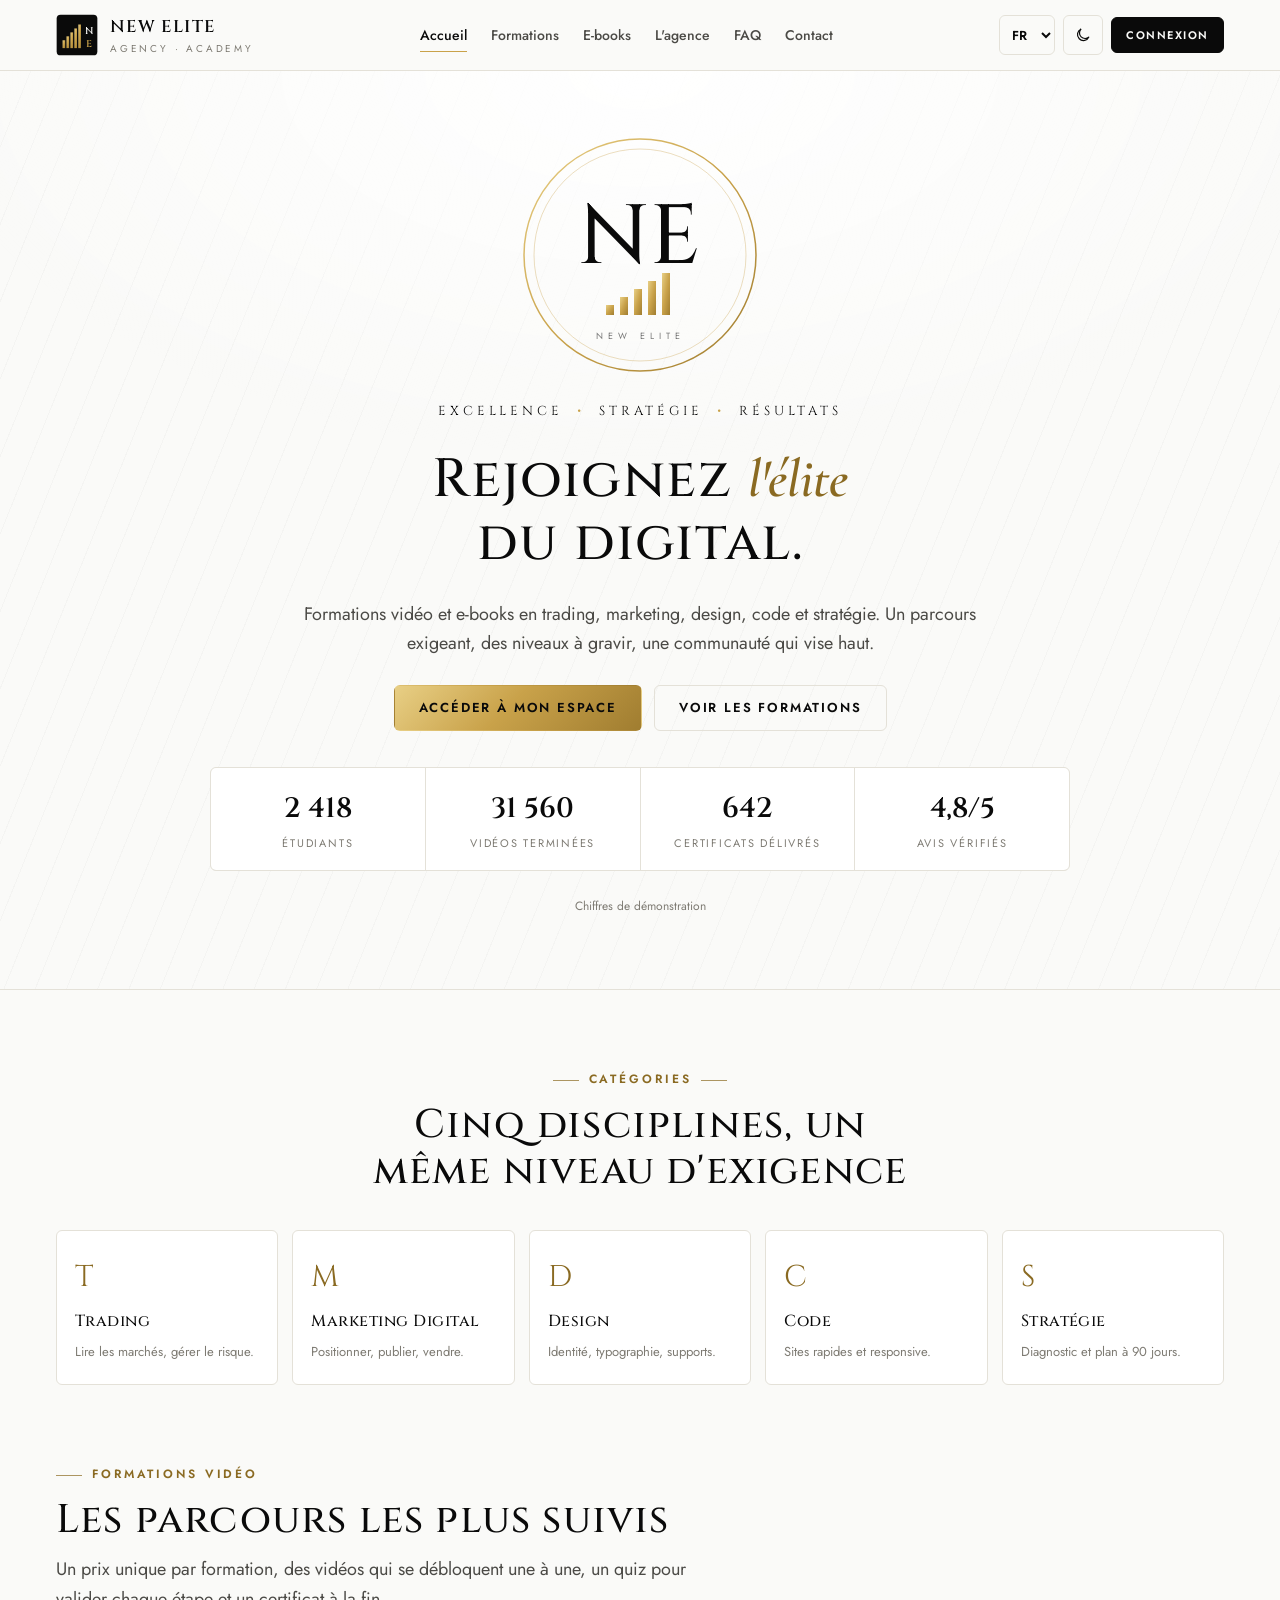
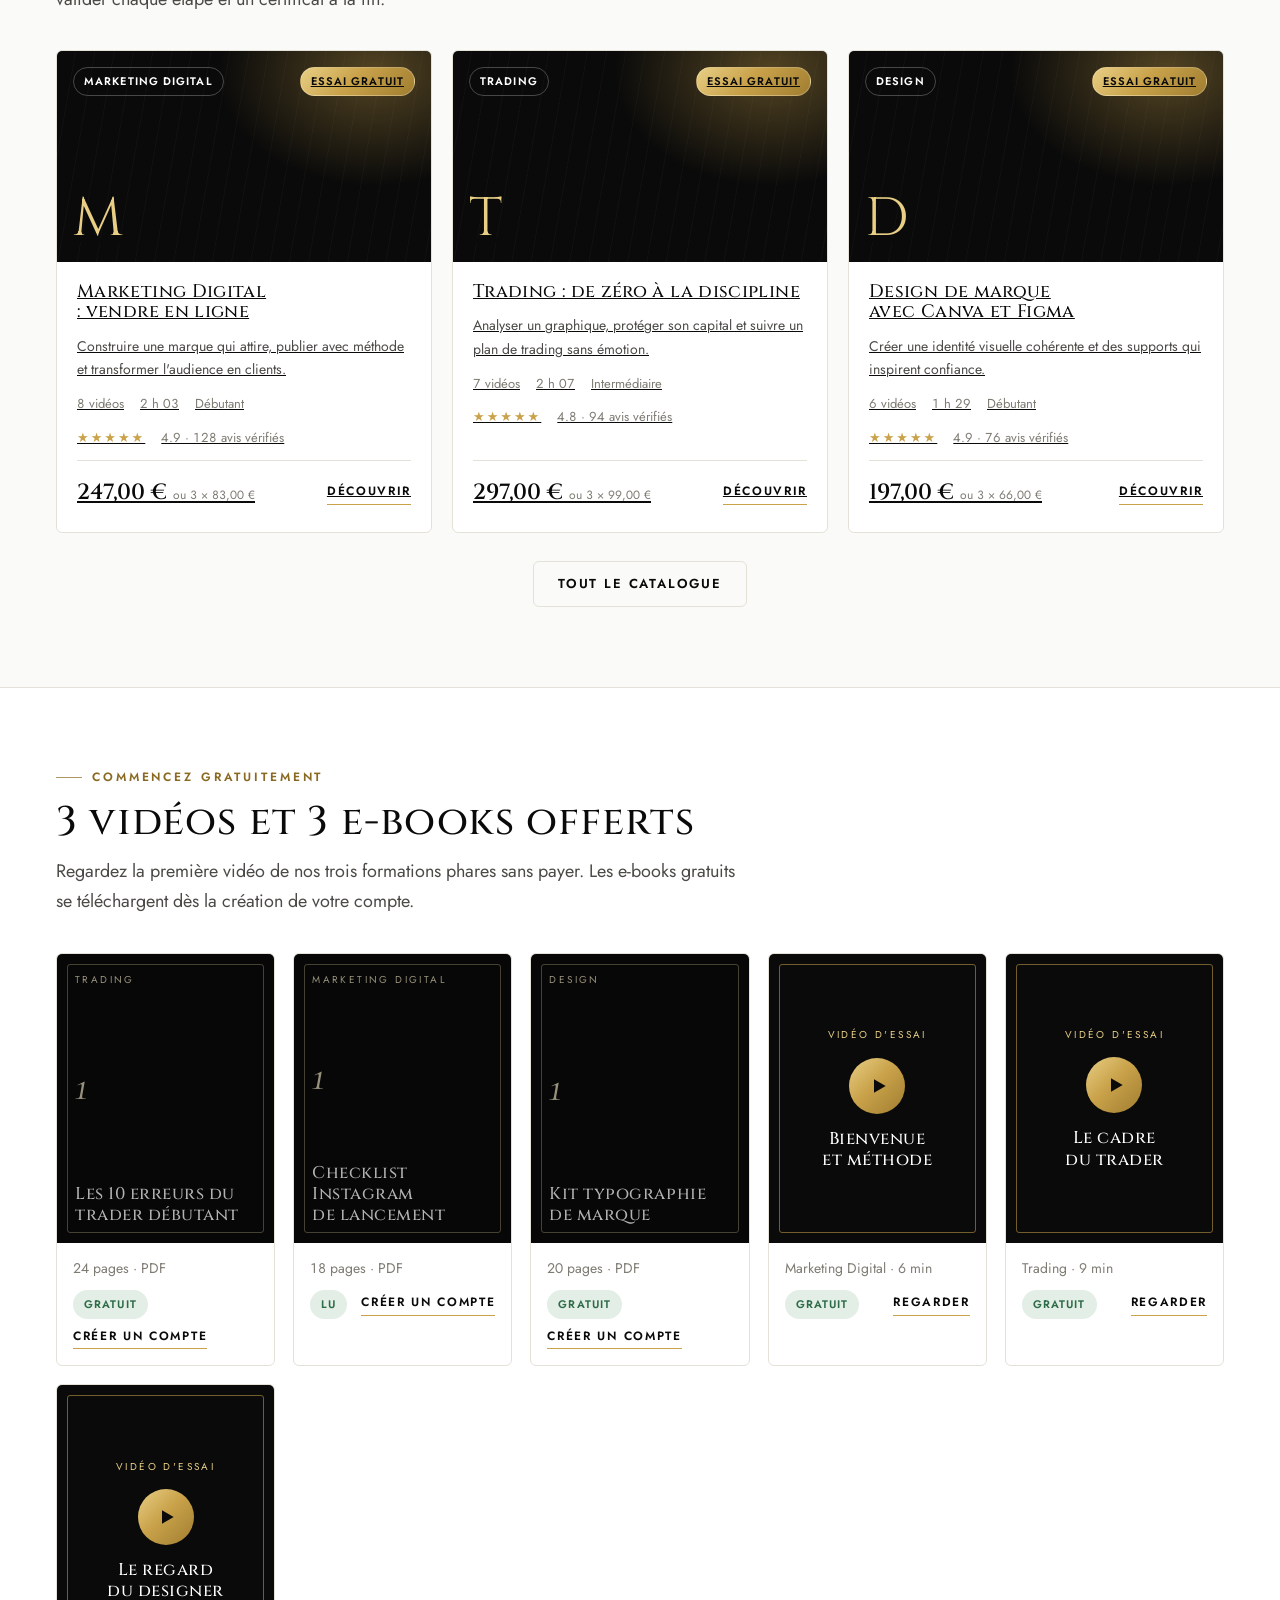
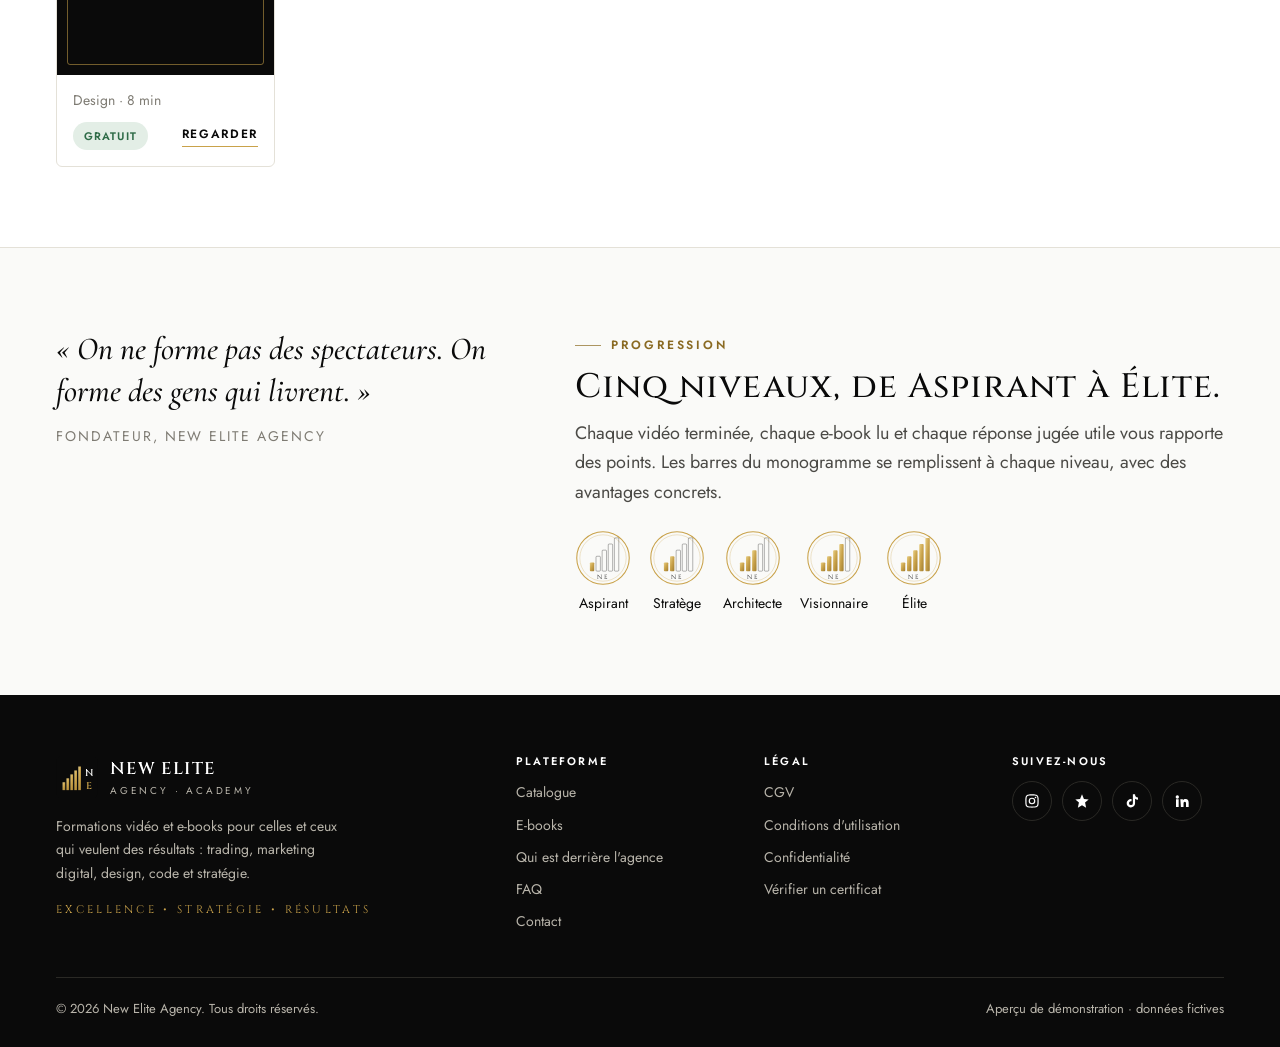
==== new-elite-agency-site/wix/index.html @ 5f9fdcf7 "Add Wix-split copy of the New Elite Academy preview Same site split into index.html, styles.css and " ====
<!doctype html>
<html lang="fr">
<head>
<meta charset="utf-8">
<meta name="viewport" content="width=device-width, initial-scale=1, viewport-fit=cover">
<title>New Elite Academy</title>
<meta name="description" content="New Elite Agency : plateforme e-learning premium. Formations vidéo et e-books en Trading, Marketing Digital, Design, Code et Stratégie.">
<link rel="preconnect" href="https://fonts.googleapis.com">
<link rel="preconnect" href="https://fonts.gstatic.com" crossorigin>
<link rel="stylesheet" href="https://fonts.googleapis.com/css2?family=Cinzel:wght@400;500;600;700&family=Cormorant+Garamond:ital,wght@1,500;1,600&family=Jost:wght@400;500;600&display=swap">
<link rel="stylesheet" href="styles.css">
</head>
<body>

<div class="announce" id="announce" hidden></div>
<header class="site-header">
  <div class="wrap nav">
    <a class="brand" href="#accueil" aria-label="New Elite Agency, accueil">
      <svg viewBox="0 0 64 64" aria-hidden="true" id="logoMark"></svg>
      <span><b>NEW ELITE</b><small>Agency · Academy</small></span>
    </a>
    <ul class="nav-links" id="navLinks"></ul>
    <div class="nav-tools">
      <select class="lang" id="lang" aria-label="Langue"><option value="fr">FR</option><option value="de">DE</option><option value="en">EN</option></select>
      <button class="icon-btn theme-btn" id="themeBtn" aria-label="Changer de thème"><svg viewBox="0 0 24 24"><path d="M20 14.5A8 8 0 1 1 9.5 4a6.5 6.5 0 0 0 10.5 10.5z"/></svg></button>
      <a class="btn sm" id="spaceBtn" href="#connexion">Connexion</a>
      <button class="icon-btn menu-btn" id="menuBtn" aria-label="Menu" aria-expanded="false"><svg viewBox="0 0 24 24"><path d="M4 7h16M4 12h16M4 17h16"/></svg></button>
    </div>
  </div>
  <div class="mobile-menu" id="mobileMenu"></div>
</header>

<main id="app"></main>

<footer class="site-footer">
  <div class="wrap">
    <div class="foot">
      <div>
        <a class="brand" href="#accueil"><svg viewBox="0 0 64 64" aria-hidden="true" class="logo2"></svg><span><b>NEW ELITE</b><small>Agency · Academy</small></span></a>
        <p class="small" style="margin-top:16px;max-width:36ch">Formations vidéo et e-books pour celles et ceux qui veulent des résultats : trading, marketing digital, design, code et stratégie.</p>
        <p style="margin-top:16px;font-family:var(--display);font-size:11px;letter-spacing:.3em;color:var(--gold)">EXCELLENCE • STRATÉGIE • RÉSULTATS</p>
      </div>
      <div><h4>Plateforme</h4><ul><li><a href="#catalogue">Catalogue</a></li><li><a href="#ebooks">E-books</a></li><li><a href="#apropos">Qui est derrière l'agence</a></li><li><a href="#faq">FAQ</a></li><li><a href="#contact">Contact</a></li></ul></div>
      <div><h4>Légal</h4><ul><li><a href="#cgv">CGV</a></li><li><a href="#cgu">Conditions d'utilisation</a></li><li><a href="#confidentialite">Confidentialité</a></li><li><a href="#verifier">Vérifier un certificat</a></li></ul></div>
      <div><h4>Suivez-nous</h4>
        <div class="socials">
          <a href="https://www.instagram.com/newelite_agency/" target="_blank" rel="noopener" aria-label="Instagram @newelite_agency"><svg viewBox="0 0 24 24"><path d="M12 7a5 5 0 1 0 0 10 5 5 0 0 0 0-10zm0 8.2a3.2 3.2 0 1 1 0-6.4 3.2 3.2 0 0 1 0 6.4zM17.3 5.5a1.2 1.2 0 1 0 0 2.4 1.2 1.2 0 0 0 0-2.4zM12 2c-2.7 0-3.1 0-4.1.1C3.9 2.3 2.3 4 2.1 7.9 2 9 2 9.3 2 12s0 3.1.1 4.1c.2 3.9 1.9 5.6 5.8 5.8 1 .1 1.4.1 4.1.1s3.1 0 4.1-.1c3.9-.2 5.6-1.9 5.8-5.8.1-1 .1-1.4.1-4.1s0-3.1-.1-4.1c-.2-3.9-1.9-5.6-5.8-5.8C15.1 2 14.7 2 12 2zm0 1.8c2.7 0 3 0 4 .1 2.8.1 4 1.4 4.1 4.1.1 1 .1 1.3.1 4s0 3-.1 4c-.1 2.7-1.4 4-4.1 4.1-1 .1-1.3.1-4 .1s-3 0-4-.1c-2.8-.1-4-1.4-4.1-4.1-.1-1-.1-1.3-.1-4s0-3 .1-4c.1-2.7 1.4-4 4.1-4.1 1-.1 1.3-.1 4-.1z"/></svg></a>
          <a href="https://www.instagram.com/neamindset/" target="_blank" rel="noopener" aria-label="Instagram @neamindset"><svg viewBox="0 0 24 24"><path d="M12 2l2.9 6.9L22 9.6l-5.4 4.8L18.2 22 12 18.3 5.8 22l1.6-7.6L2 9.6l7.1-.7z"/></svg></a>
          <a href="https://www.tiktok.com/" target="_blank" rel="noopener" aria-label="TikTok"><svg viewBox="0 0 24 24"><path d="M16.6 2h-3.3v13.3a2.9 2.9 0 1 1-2-2.8V9.1a6.3 6.3 0 1 0 5.3 6.2V8.6a7.7 7.7 0 0 0 4.4 1.4V6.7a4.4 4.4 0 0 1-4.4-4.7z"/></svg></a>
          <a href="https://www.linkedin.com/" target="_blank" rel="noopener" aria-label="LinkedIn"><svg viewBox="0 0 24 24"><path d="M4.98 3.5a2.5 2.5 0 1 1 0 5 2.5 2.5 0 0 1 0-5zM3 9.5h4V21H3zM9.5 9.5h3.8v1.6h.1c.5-1 1.8-2 3.8-2 4 0 4.8 2.6 4.8 6V21h-4v-5.2c0-1.2 0-2.8-1.7-2.8s-2 1.3-2 2.7V21h-4z"/></svg></a>
        </div>
      </div>
    </div>
    <div class="foot-bottom"><span>© 2026 New Elite Agency. Tous droits réservés.</span><span>Aperçu de démonstration · données fictives</span></div>
  </div>
</footer>

<div class="modal" id="modal" hidden role="dialog" aria-modal="true"><div class="sheet" id="sheet"></div></div>
<div class="toast" id="toast" hidden role="status"></div>

<script src="app1.js"></script>
<script src="app2.js"></script>
<script src="app3.js"></script>
<script src="app4.js"></script>
</body>
</html>
---- new-elite-agency-site/wix/styles.css ----
/* Layout: maison d'excellence. Blanc cassé et noir profond, l'or réservé aux accents.
   Signature : 5 barres verticales en escalier (logo, progression, niveaux). */
:root {
  --bg: #FAFAF8;
  --surface: #FFFFFF;
  --surface-2: #F2F0EA;
  --ink: #0A0A0A;
  --ink-2: #4B4A46;
  --muted: #7E7B73;
  --line: #E4E1D8;
  --gold: #C9A24A;
  --gold-ink: #8A6A22;
  --gold-soft: #F5EEDC;
  --gold-grad: linear-gradient(135deg, #E8CF85 0%, #C9A24A 46%, #A07D30 100%);
  --night: #0A0A0A;
  --night-2: #151513;
  --night-line: #2A2925;
  --night-text: #B9B5AB;
  --ok: #2E6B47;
  --ok-bg: #E3EEE6;
  --danger: #9B2C2C;
  --danger-bg: #F5E3E1;
  --shadow: 0 18px 50px -24px rgba(10,10,10,.35);
  --display: "Cinzel", "Trajan Pro", "Times New Roman", serif;
  --accent-serif: "Cormorant Garamond", "Garamond", Georgia, serif;
  --body: "Jost", "Futura", "Segoe UI", system-ui, sans-serif;
  --r: 6px;
  --wrap: 1200px;
}
@media (prefers-color-scheme: dark) {
  :root:not([data-theme="light"]) {
    --bg: #0E0E0D; --surface: #161614; --surface-2: #1F1E1B; --ink: #F3F1EA; --ink-2: #C9C5BB; --muted: #8F8B81;
    --line: #2E2D29; --gold-ink: #DDBD68; --gold-soft: #2A2416; --ok: #86C9A0; --ok-bg: #17301F; --danger: #E79186; --danger-bg: #3A1C19;
    --shadow: 0 18px 50px -24px rgba(0,0,0,.8); color-scheme: dark;
  }
}
:root[data-theme="dark"] {
  --bg: #0E0E0D; --surface: #161614; --surface-2: #1F1E1B; --ink: #F3F1EA; --ink-2: #C9C5BB; --muted: #8F8B81;
  --line: #2E2D29; --gold-ink: #DDBD68; --gold-soft: #2A2416; --ok: #86C9A0; --ok-bg: #17301F; --danger: #E79186; --danger-bg: #3A1C19;
  --shadow: 0 18px 50px -24px rgba(0,0,0,.8); color-scheme: dark;
}
* { box-sizing: border-box; }
html { scroll-behavior: smooth; }
body { margin: 0; background: var(--bg); color: var(--ink); font: 400 16px/1.65 var(--body); -webkit-font-smoothing: antialiased; }
img { max-width: 100%; }
[hidden] { display: none !important; }
h1, h2, h3, h4 { margin: 0; font-family: var(--display); font-weight: 500; line-height: 1.15; letter-spacing: .03em; text-wrap: balance; }
p { margin: 0; }
a { color: inherit; }
button, input, select, textarea { font: inherit; color: inherit; }
button { cursor: pointer; }
:focus-visible { outline: 2px solid var(--gold); outline-offset: 3px; }
.wrap { max-width: var(--wrap); margin: 0 auto; padding-left: max(16px, env(safe-area-inset-left, 0px)); padding-right: max(16px, env(safe-area-inset-right, 0px)); }
.eyebrow { display: inline-flex; align-items: center; gap: 10px; font-size: 12px; font-weight: 600; letter-spacing: .24em; text-transform: uppercase; color: var(--gold-ink); }
.eyebrow::before, .eyebrow.both::after { content: ""; width: 26px; height: 1px; background: currentColor; opacity: .7; }
.lead { font-size: 18px; color: var(--ink-2); max-width: 62ch; }
.muted { color: var(--muted); }
.small { font-size: 14px; }
.num { font-variant-numeric: tabular-nums; }
.quote { font-family: var(--accent-serif); font-style: italic; font-weight: 500; }
.motto { display: flex; flex-wrap: wrap; justify-content: center; align-items: center; gap: 6px 14px; font-family: var(--display); font-size: 13px; letter-spacing: .3em; }
.motto i { font-style: normal; color: var(--gold); }
.view { animation: rise .45s ease both; }
@keyframes rise { from { opacity: .001; transform: translateY(10px); } to { opacity: 1; transform: none; } }

/* Buttons */
.btn { display: inline-flex; align-items: center; justify-content: center; gap: 10px; min-height: 46px; padding: 0 24px; border-radius: var(--r); border: 1px solid var(--ink); background: var(--ink); color: var(--bg); text-decoration: none; font-size: 13px; font-weight: 600; letter-spacing: .14em; text-transform: uppercase; transition: transform .15s, background .2s, color .2s, border-color .2s; }
.btn:hover { transform: translateY(-1px); }
.btn.gold { background: var(--gold-grad); border-color: transparent; color: #0A0A0A; }
.btn.ghost { background: transparent; color: var(--ink); border-color: var(--line); }
.btn.ghost:hover { border-color: var(--ink); }
.btn.sm { min-height: 36px; padding: 0 14px; font-size: 11px; }
.btn.block { width: 100%; }
.btn[disabled] { opacity: .45; cursor: not-allowed; transform: none; }
.link { background: none; border: 0; padding: 0 0 2px; border-bottom: 1px solid var(--gold); font-size: 12px; font-weight: 600; letter-spacing: .14em; text-transform: uppercase; text-decoration: none; color: var(--ink); }
.chip { display: inline-flex; align-items: center; gap: 6px; font-size: 11px; font-weight: 600; letter-spacing: .1em; text-transform: uppercase; padding: 4px 10px; border-radius: 999px; border: 1px solid var(--line); white-space: nowrap; }
.chip.gold { background: var(--gold-soft); border-color: transparent; color: var(--gold-ink); }
.chip.ok { background: var(--ok-bg); border-color: transparent; color: var(--ok); }
.chip.dark { background: var(--ink); border-color: var(--ink); color: var(--bg); }
.chip.danger { background: var(--danger-bg); border-color: transparent; color: var(--danger); }
.card { background: var(--surface); border: 1px solid var(--line); border-radius: var(--r); }

/* Staircase progress (signature motif) */
.stairs { display: inline-flex; align-items: flex-end; gap: 3px; height: 22px; }
.stairs i { width: 5px; border-radius: 1px; background: var(--line); }
.stairs i.on { background: var(--gold-grad); }
.stairs i:nth-child(1) { height: 20%; } .stairs i:nth-child(2) { height: 40%; } .stairs i:nth-child(3) { height: 60%; } .stairs i:nth-child(4) { height: 80%; } .stairs i:nth-child(5) { height: 100%; }
.bar { position: relative; height: 6px; border-radius: 3px; background: var(--surface-2); overflow: hidden; }
.bar > i { position: absolute; inset: 0 auto 0 0; background: var(--gold-grad); border-radius: 3px; transition: width .5s ease; }
.divider { display: flex; align-items: center; gap: 14px; color: var(--gold); margin: 0 auto; max-width: 240px; }
.divider::before, .divider::after { content: ""; flex: 1; height: 1px; background: var(--line); }

/* Header */
body::before { content: ""; position: fixed; inset: 0 0 auto; height: env(safe-area-inset-top, 0px); z-index: 40; background: var(--bg); }
.announce { background: var(--ink); color: var(--bg); font-size: 13px; text-align: center; padding-block: 9px; }
.announce strong { color: var(--gold); font-weight: 600; letter-spacing: .08em; }
.site-header { position: sticky; top: env(safe-area-inset-top, 0px); z-index: 30; background: color-mix(in srgb, var(--bg) 92%, transparent); backdrop-filter: blur(12px); border-bottom: 1px solid var(--line); }
.nav { display: flex; align-items: center; gap: 20px; min-height: 70px; }
.brand { display: flex; align-items: center; gap: 12px; text-decoration: none; flex: none; }
.brand svg { width: 42px; height: 42px; }
.brand b { display: block; font-family: var(--display); font-weight: 600; font-size: 17px; letter-spacing: .08em; }
.brand small { display: block; font-size: 10px; letter-spacing: .28em; text-transform: uppercase; color: var(--muted); }
.nav-links { display: flex; gap: 24px; margin: 0 auto; padding: 0; list-style: none; }
.nav-links a { text-decoration: none; font-size: 14px; font-weight: 500; color: var(--ink-2); padding-block: 6px; border-bottom: 1px solid transparent; }
.nav-links a:hover, .nav-links a.on { color: var(--ink); border-bottom-color: var(--gold); }
.nav-tools { display: flex; align-items: center; gap: 8px; }
.icon-btn { width: 40px; height: 40px; display: grid; place-items: center; border: 1px solid var(--line); border-radius: var(--r); background: transparent; }
.icon-btn svg { width: 18px; height: 18px; stroke: currentColor; fill: none; stroke-width: 1.6; }
.lang { border: 1px solid var(--line); border-radius: var(--r); background: transparent; height: 40px; padding: 0 8px; font-size: 13px; font-weight: 600; }
.menu-btn { display: none; }
.mobile-menu { display: none; }

/* Hero */
.hero { position: relative; overflow: hidden; border-bottom: 1px solid var(--line); background:
  radial-gradient(80% 60% at 50% 0%, var(--surface) 0%, transparent 70%),
  repeating-linear-gradient(112deg, transparent 0 28px, color-mix(in srgb, var(--ink) 2.5%, transparent) 28px 29px), var(--bg); }
.hero-in { display: grid; justify-items: center; text-align: center; gap: 26px; padding-block: 64px 72px; }
.monogram { width: min(240px, 62vw); max-width: 100%; }
.hero h1 { font-size: clamp(30px, 5vw, 54px); max-width: 20ch; }
.hero h1 em { font-family: var(--accent-serif); font-style: italic; font-weight: 600; letter-spacing: 0; color: var(--gold-ink); text-transform: none; }
.hero .lead { margin-inline: auto; }
.row { display: flex; flex-wrap: wrap; gap: 12px; align-items: center; }
.center { justify-content: center; }
.proof { display: grid; grid-template-columns: repeat(4, 1fr); gap: 1px; background: var(--line); border: 1px solid var(--line); border-radius: var(--r); overflow: hidden; width: 100%; max-width: 860px; margin-top: 10px; }
.proof div { background: var(--surface); padding: 18px 12px; display: grid; gap: 2px; }
.proof strong { font-family: var(--display); font-size: 28px; font-weight: 600; font-variant-numeric: tabular-nums; }
.proof span { font-size: 11px; letter-spacing: .16em; text-transform: uppercase; color: var(--muted); }

section.block { padding-block: 80px; }
.head { display: grid; gap: 12px; margin-bottom: 36px; max-width: 760px; }
.head.c { justify-items: center; text-align: center; margin-inline: auto; }
.head h2 { font-size: clamp(26px, 3.6vw, 40px); }

/* Categories + course cards */
.cats { display: grid; grid-template-columns: repeat(5, 1fr); gap: 14px; }
.cat { padding: 22px 18px; display: grid; gap: 10px; text-decoration: none; transition: border-color .2s, transform .2s; }
.cat:hover { border-color: var(--gold); transform: translateY(-2px); }
.cat .glyph { font-family: var(--display); font-size: 30px; color: var(--gold-ink); }
.cat h3 { font-size: 16px; }
.cat p { font-size: 13px; color: var(--muted); }
.grid3 { display: grid; grid-template-columns: repeat(3, 1fr); gap: 20px; }
.grid3 > *, .grid2 > * { min-width: 0; }
.grid2 { display: grid; grid-template-columns: 1fr 1fr; gap: 20px; }
.course { display: flex; flex-direction: column; overflow: hidden; transition: border-color .2s, transform .2s; }
.course:hover { border-color: var(--gold); transform: translateY(-3px); }
.thumb { position: relative; aspect-ratio: 16 / 9; max-width: 100%; background: var(--night); color: #fff; display: flex; flex-direction: column; justify-content: space-between; padding: 16px; overflow: hidden; }
.thumb::before { content: ""; position: absolute; inset: 0; background: radial-gradient(70% 90% at 85% 10%, rgba(201,162,74,.38), transparent 60%), repeating-linear-gradient(100deg, transparent 0 18px, rgba(255,255,255,.025) 18px 19px); }
.thumb > * { position: relative; }
.thumb .big { font-family: var(--display); font-size: 54px; line-height: 1; color: #E8CF85; }
.thumb .top { display: flex; justify-content: space-between; gap: 8px; }
.thumb .chip { border-color: rgba(255,255,255,.25); color: #fff; }
.thumb .chip.gold { background: var(--gold-grad); color: #0A0A0A; }
.course-body { padding: 20px; display: flex; flex-direction: column; gap: 12px; flex: 1; }
.course-body h3 { font-size: 18px; letter-spacing: .02em; }
.course-body p { font-size: 14px; color: var(--ink-2); }
.meta { display: flex; flex-wrap: wrap; gap: 6px 16px; font-size: 13px; color: var(--muted); font-variant-numeric: tabular-nums; }
.price-row { margin-top: auto; padding-top: 14px; border-top: 1px solid var(--line); display: flex; align-items: center; justify-content: space-between; gap: 10px; }
.price { font-family: var(--display); font-size: 22px; font-weight: 600; font-variant-numeric: tabular-nums; }
.price small { font-family: var(--body); font-size: 12px; color: var(--muted); font-weight: 400; letter-spacing: 0; }
.stars { color: var(--gold); letter-spacing: 2px; font-size: 13px; }

/* E-book cards */
.books { display: grid; grid-template-columns: repeat(auto-fill, minmax(190px, 1fr)); gap: 18px; }
.book { display: flex; flex-direction: column; overflow: hidden; min-width: 0; }
.cover { position: relative; aspect-ratio: 3 / 4; max-width: 100%; background: var(--night); color: #fff; padding: 18px; display: flex; flex-direction: column; justify-content: space-between; overflow: hidden; }
.cover::after { content: ""; position: absolute; inset: 10px; border: 1px solid rgba(201,162,74,.55); border-radius: 3px; pointer-events: none; }
.cover small { font-size: 10px; letter-spacing: .24em; text-transform: uppercase; color: #E8CF85; }
.cover h4 { font-size: 17px; line-height: 1.25; letter-spacing: .03em; }
.cover .vol { font-family: var(--accent-serif); font-style: italic; font-size: 44px; color: #E8CF85; line-height: 1; }
.book.locked .cover { filter: grayscale(.6) brightness(.7); }
.book-body { padding: 14px 16px 16px; display: grid; gap: 10px; }
.book-body .between { display: flex; justify-content: space-between; align-items: center; gap: 8px; flex-wrap: wrap; }

/* Filters + search */
.toolbar { display: flex; flex-wrap: wrap; gap: 12px; align-items: center; justify-content: space-between; margin-bottom: 26px; }
.seg { display: flex; flex-wrap: wrap; gap: 6px; }
.seg button { border: 1px solid var(--line); background: var(--surface); border-radius: 999px; padding: 7px 14px; font-size: 13px; }
.seg button[aria-pressed="true"] { background: var(--ink); color: var(--bg); border-color: var(--ink); }
.search { display: flex; align-items: center; gap: 8px; border: 1px solid var(--line); background: var(--surface); border-radius: var(--r); padding: 0 12px; min-height: 42px; min-width: 0; flex: 1 1 260px; max-width: 380px; }
.search input { border: 0; background: transparent; outline: none; width: 100%; min-height: 40px; }
.search svg { width: 16px; height: 16px; stroke: var(--muted); fill: none; stroke-width: 1.8; flex: none; }

/* Course page */
.course-hero { background: var(--night); color: #F3F1EA; padding-block: 48px; }
.course-hero .eyebrow { color: #E8CF85; }
.course-hero h1 { font-size: clamp(28px, 4.4vw, 46px); margin-top: 12px; }
.course-hero .lead { color: var(--night-text); margin-top: 14px; }
.course-hero .meta { color: var(--night-text); margin-top: 16px; }
.course-layout { display: grid; grid-template-columns: minmax(0, 1fr) 360px; gap: 40px; align-items: start; padding-block: 44px 80px; }
.sticky-buy { position: sticky; top: calc(env(safe-area-inset-top, 0px) + 90px); padding: 22px; display: grid; gap: 14px; box-shadow: var(--shadow); }
.sticky-buy .trailer { aspect-ratio: 16 / 9; max-width: 100%; border-radius: 4px; background: var(--night); display: grid; place-items: center; color: #fff; position: relative; overflow: hidden; }
.sticky-buy .trailer::before { content: ""; position: absolute; inset: 0; background: radial-gradient(60% 80% at 80% 20%, rgba(201,162,74,.4), transparent 60%); }
.play { position: relative; width: 56px; height: 56px; border-radius: 50%; background: var(--gold-grad); display: grid; place-items: center; border: 0; }
.play svg { width: 20px; height: 20px; fill: #0A0A0A; margin-left: 3px; }
.guarantee { display: flex; gap: 10px; align-items: flex-start; font-size: 13px; color: var(--ink-2); background: var(--surface-2); padding: 10px 12px; border-radius: 4px; }
.guarantee svg { width: 18px; height: 18px; stroke: var(--gold-ink); fill: none; stroke-width: 1.8; flex: none; margin-top: 2px; }
.section-card { padding: 28px; display: grid; gap: 16px; }
.section-card h2 { font-size: 22px; }
.ticks { list-style: none; margin: 0; padding: 0; display: grid; grid-template-columns: 1fr 1fr; gap: 10px 24px; }
.ticks li { display: flex; gap: 10px; font-size: 15px; }
.ticks li::before { content: "◆"; color: var(--gold); font-size: 10px; margin-top: 6px; }
.program { list-style: none; margin: 0; padding: 0; border-top: 1px solid var(--line); }
.program li { display: grid; grid-template-columns: 36px 1fr auto; gap: 12px; align-items: center; padding: 12px 0; border-bottom: 1px solid var(--line); font-size: 15px; }
.program .n { font-family: var(--display); color: var(--gold-ink); font-size: 14px; }
.program .t { font-size: 13px; color: var(--muted); font-variant-numeric: tabular-nums; display: flex; gap: 8px; align-items: center; }
.review { padding: 18px 0; border-bottom: 1px solid var(--line); display: grid; gap: 6px; }
.review:last-child { border-bottom: 0; }
.review b { font-weight: 600; }
details.faq { border-bottom: 1px solid var(--line); padding: 14px 0; }
details.faq summary { cursor: pointer; font-weight: 500; list-style: none; display: flex; justify-content: space-between; gap: 12px; }
details.faq summary::after { content: "+"; color: var(--gold-ink); font-size: 20px; line-height: 1; }
details.faq[open] summary::after { content: "–"; }
details.faq p { margin-top: 10px; color: var(--ink-2); font-size: 15px; }

/* About */
.about-grid { display: grid; grid-template-columns: 5fr 7fr; gap: 56px; align-items: start; }
.about-grid > * { min-width: 0; }
.portrait { aspect-ratio: 4 / 5; max-width: 100%; border-radius: var(--r); background: var(--night); position: relative; overflow: hidden; display: grid; place-items: center; }
.portrait::before { content: ""; position: absolute; inset: 0; background: radial-gradient(70% 60% at 50% 30%, rgba(201,162,74,.35), transparent 70%); }
.portrait svg { position: relative; width: 55%; }
.big-quote { font-size: clamp(24px, 3vw, 32px); line-height: 1.3; }
.steps { display: grid; grid-template-columns: repeat(4, 1fr); gap: 0; border-top: 1px solid var(--ink); counter-reset: s; margin-top: 30px; }
.steps div { padding: 18px 18px 0 0; display: grid; gap: 6px; counter-increment: s; }
.steps div::before { content: "Étape " counter(s); font-size: 11px; font-weight: 600; letter-spacing: .16em; text-transform: uppercase; color: var(--gold-ink); }
.steps h3 { font-size: 17px; }
.steps p { font-size: 14px; color: var(--ink-2); }

/* Forms */
.form { padding: 30px; display: grid; grid-template-columns: 1fr 1fr; gap: 18px; }
.field { display: grid; gap: 6px; min-width: 0; }
.field.full { grid-column: 1 / -1; }
.field label { font-size: 12px; font-weight: 600; letter-spacing: .1em; text-transform: uppercase; color: var(--ink-2); }
.input, .field input, .field select, .field textarea { width: 100%; min-height: 46px; padding: 10px 14px; background: var(--bg); border: 1px solid var(--line); border-radius: var(--r); }
.field textarea { min-height: 110px; resize: vertical; }
.field input:focus, .field select:focus, .field textarea:focus, .input:focus { outline: none; border-color: var(--gold); }
.notice { padding: 12px 14px; border-radius: 4px; font-size: 14px; }
.notice.ok { background: var(--ok-bg); color: var(--ok); }
.notice.err { background: var(--danger-bg); color: var(--danger); }
.notice.gold { background: var(--gold-soft); color: var(--ink); }

/* Footer */
.site-footer { background: var(--night); color: var(--night-text); padding-block: 60px 28px; }
.foot { display: grid; grid-template-columns: 2fr 1fr 1fr 1fr; gap: 36px; }
.foot > * { min-width: 0; }
.site-footer .brand b { color: #fff; }
.site-footer .brand small { color: var(--night-text); }
.site-footer h4 { font-family: var(--body); font-size: 11px; font-weight: 600; letter-spacing: .2em; text-transform: uppercase; color: #fff; margin-bottom: 14px; }
.site-footer ul { list-style: none; margin: 0; padding: 0; display: grid; gap: 9px; font-size: 14px; }
.site-footer a { color: var(--night-text); text-decoration: none; }
.site-footer a:hover { color: #fff; }
.socials { display: flex; gap: 10px; flex-wrap: wrap; }
.socials a { width: 40px; height: 40px; border: 1px solid var(--night-line); border-radius: 50%; display: grid; place-items: center; color: #fff; }
.socials a:hover { border-color: var(--gold); color: var(--gold); }
.socials svg { width: 16px; height: 16px; fill: currentColor; }
.foot-bottom { margin-top: 44px; padding-top: 20px; border-top: 1px solid var(--night-line); display: flex; flex-wrap: wrap; gap: 12px; justify-content: space-between; font-size: 13px; }

/* App shell (student + admin) */
.app { display: grid; grid-template-columns: 250px minmax(0, 1fr); min-height: calc(100vh - 71px); }
.side { background: var(--night); color: var(--night-text); padding: 24px 14px; display: flex; flex-direction: column; gap: 22px; }
.who { display: flex; gap: 12px; align-items: center; padding: 0 8px; }
.avatar { width: 42px; height: 42px; border-radius: 50%; background: var(--gold-grad); color: #0A0A0A; display: grid; place-items: center; font-weight: 600; flex: none; }
.who strong { display: block; color: #fff; font-size: 15px; font-weight: 500; }
.who span { font-size: 12px; }
.side nav { display: grid; gap: 2px; }
.side nav a { display: flex; align-items: center; gap: 12px; padding: 10px 12px; border-radius: 4px; text-decoration: none; color: var(--night-text); font-size: 14px; border-left: 2px solid transparent; }
.side nav a:hover { color: #fff; }
.side nav a.on { color: #fff; background: rgba(255,255,255,.05); border-left-color: var(--gold); }
.side nav svg { width: 18px; height: 18px; stroke: currentColor; fill: none; stroke-width: 1.6; flex: none; }
.side .lvl { margin: 0 8px; padding: 14px; border: 1px solid var(--night-line); border-radius: var(--r); display: grid; gap: 8px; }
.side .lvl b { color: #fff; font-family: var(--display); font-weight: 500; letter-spacing: .08em; }
.side .lvl .bar { background: var(--night-line); }
.side .bottom { margin-top: auto; display: grid; gap: 8px; padding: 0 8px; }
.side .bottom button { background: none; border: 1px solid var(--night-line); color: var(--night-text); min-height: 38px; border-radius: 4px; font-size: 13px; }
.side .bottom button:hover { color: #fff; border-color: var(--gold); }
.main { padding: 34px max(16px, 3vw) 64px; display: grid; gap: 28px; align-content: start; min-width: 0; }
.main-head { display: flex; flex-wrap: wrap; align-items: flex-end; justify-content: space-between; gap: 16px; }
.main-head h1 { font-size: clamp(24px, 3vw, 34px); }
.main-head p { color: var(--ink-2); margin-top: 6px; }
.tabs-m { display: none; }
.kpis { display: grid; grid-template-columns: repeat(4, 1fr); gap: 1px; background: var(--line); border: 1px solid var(--line); border-radius: var(--r); overflow: hidden; }
.kpi { background: var(--surface); padding: 18px 20px; display: grid; gap: 4px; }
.kpi span { font-size: 11px; font-weight: 600; letter-spacing: .14em; text-transform: uppercase; color: var(--muted); }
.kpi strong { font-family: var(--display); font-size: 30px; font-weight: 600; font-variant-numeric: tabular-nums; line-height: 1.15; }
.kpi small { font-size: 13px; color: var(--ink-2); }
.kpi small.up { color: var(--ok); }
.panel { padding: 22px; display: grid; gap: 16px; }
.panel-h { display: flex; justify-content: space-between; align-items: baseline; gap: 12px; flex-wrap: wrap; }
.panel-h h2 { font-size: 18px; }
.level-card { background: var(--night); color: #F3F1EA; border-radius: var(--r); padding: 24px; display: grid; grid-template-columns: auto 1fr; gap: 22px; align-items: center; }
.level-card svg.medal { width: 96px; height: 96px; }
.level-card h2 { font-size: 24px; letter-spacing: .1em; }
.level-card .bar { background: var(--night-line); margin-top: 10px; }
.level-card ul { margin: 10px 0 0; padding-left: 18px; color: var(--night-text); font-size: 14px; }
.resume { display: grid; grid-template-columns: 1fr auto; gap: 18px; align-items: center; }
.my { display: grid; gap: 10px; }
.my-row { display: grid; grid-template-columns: 64px minmax(0, 1fr) auto; gap: 16px; align-items: center; padding: 14px 16px; }
.my-row .mini { width: 64px; height: 44px; border-radius: 4px; background: var(--night); display: grid; place-items: center; font-family: var(--display); color: #E8CF85; font-size: 20px; }
.my-row h3 { font-family: var(--body); font-size: 16px; font-weight: 500; letter-spacing: 0; }
.my-row .sub { font-size: 13px; color: var(--muted); font-variant-numeric: tabular-nums; }
.table-wrap { overflow-x: auto; }
table { width: 100%; border-collapse: collapse; font-size: 14px; }
th { text-align: left; font-size: 11px; font-weight: 600; letter-spacing: .12em; text-transform: uppercase; color: var(--muted); padding: 10px 12px; border-bottom: 1px solid var(--line); white-space: nowrap; }
td { padding: 12px; border-bottom: 1px solid var(--line); font-variant-numeric: tabular-nums; }
tr:last-child td { border-bottom: 0; }
td.r, th.r { text-align: right; }

/* Player */
.player-layout { display: grid; grid-template-columns: minmax(0, 1fr) 320px; gap: 24px; align-items: start; }
.player { background: #000; border-radius: var(--r); overflow: hidden; color: #fff; user-select: none; }
.screen { position: relative; aspect-ratio: 16 / 9; max-width: 100%; display: grid; place-items: center; background: radial-gradient(60% 80% at 75% 25%, rgba(201,162,74,.28), transparent 60%), linear-gradient(160deg, #141412, #050505); overflow: hidden; }
.screen .slide { position: absolute; inset: 0; display: grid; place-content: center; text-align: center; gap: 10px; padding: 24px; }
.screen .slide h3 { font-size: clamp(18px, 3vw, 30px); color: #fff; }
.screen .slide p { color: #B9B5AB; font-size: 14px; }
.wm { position: absolute; font-size: 12px; color: rgba(255,255,255,.28); pointer-events: none; white-space: nowrap; transition: left 2s linear, top 2s linear; }
.caption { position: absolute; left: 50%; bottom: 14px; transform: translateX(-50%); background: rgba(0,0,0,.72); padding: 4px 10px; font-size: 14px; border-radius: 3px; max-width: 90%; text-align: center; }
.pause-note { position: absolute; top: 12px; left: 12px; background: rgba(155,44,44,.9); padding: 6px 10px; font-size: 12px; border-radius: 3px; }
.controls { display: flex; flex-wrap: wrap; align-items: center; gap: 10px; padding: 10px 14px; background: #0D0D0C; }
.controls button, .controls select { background: transparent; border: 1px solid #2A2925; color: #fff; border-radius: 4px; min-height: 34px; padding: 0 10px; font-size: 13px; }
.controls select option { color: #000; }
.track { flex: 1 1 200px; height: 6px; background: #2A2925; border-radius: 3px; position: relative; cursor: pointer; min-width: 120px; }
.track .seen { position: absolute; inset: 0 auto 0 0; background: #4A4840; border-radius: 3px; }
.track .pos { position: absolute; inset: 0 auto 0 0; background: var(--gold-grad); border-radius: 3px; }
.time { font-size: 13px; font-variant-numeric: tabular-nums; color: #B9B5AB; }
.lessons { list-style: none; margin: 0; padding: 0; display: grid; gap: 2px; max-height: 460px; overflow: auto; }
.lessons button { width: 100%; text-align: left; display: grid; grid-template-columns: 24px 1fr auto; gap: 10px; align-items: center; padding: 10px; border: 0; background: transparent; border-radius: 4px; font-size: 14px; }
.lessons button:hover:not([disabled]) { background: var(--surface-2); }
.lessons button.on { background: var(--gold-soft); }
.lessons button[disabled] { opacity: .5; cursor: not-allowed; }
.lessons .ic { width: 22px; height: 22px; border-radius: 50%; border: 1px solid var(--line); display: grid; place-items: center; font-size: 11px; }
.lessons .ic.done { background: var(--ok); border-color: var(--ok); color: var(--surface); }
.chapters { display: flex; flex-wrap: wrap; gap: 8px; }
.chapters button { border: 1px solid var(--line); background: var(--surface); border-radius: 999px; padding: 6px 12px; font-size: 13px; }
.notes-list { list-style: none; margin: 0; padding: 0; display: grid; gap: 8px; }
.notes-list li { display: grid; grid-template-columns: auto 1fr; gap: 10px; font-size: 14px; }
.notes-list .ts { font-variant-numeric: tabular-nums; color: var(--gold-ink); font-weight: 600; background: none; border: 0; padding: 0; }
.quiz { display: grid; gap: 18px; }
.quiz fieldset { border: 1px solid var(--line); border-radius: var(--r); padding: 16px; display: grid; gap: 8px; margin: 0; }
.quiz legend { font-weight: 500; padding: 0 6px; }
.quiz label { display: flex; gap: 10px; align-items: center; font-size: 15px; }
.quiz input { accent-color: var(--gold); }

/* E-book reader */
.reader { max-width: 760px; margin: 0 auto; width: 100%; padding: 40px clamp(20px, 5vw, 56px); border-radius: var(--r); border: 1px solid var(--line); background: var(--surface); }
.reader.night { background: #121211; color: #E9E6DD; border-color: #2E2D29; }
.reader h1 { font-size: clamp(24px, 3vw, 32px); }
.reader .body { display: grid; gap: 16px; margin-top: 20px; }
.reader-tools { display: flex; flex-wrap: wrap; gap: 8px; justify-content: center; }

/* Leaderboard + forum */
.podium { display: grid; grid-template-columns: repeat(3, 1fr); gap: 14px; }
.podium .card { padding: 20px; display: grid; justify-items: center; text-align: center; gap: 8px; }
.podium svg { width: 64px; height: 64px; }
.rank-list { display: grid; gap: 4px; }
.rank-row { display: grid; grid-template-columns: 34px 40px minmax(0, 1fr) auto auto; gap: 12px; align-items: center; padding: 10px 14px; border-radius: 4px; }
.rank-row.me { background: var(--gold-soft); }
.rank-row .pos { font-family: var(--display); font-weight: 600; color: var(--gold-ink); text-align: center; }
.rank-row svg { width: 36px; height: 36px; }
.thread { padding: 16px 18px; display: grid; grid-template-columns: minmax(0, 1fr) auto; gap: 10px; text-decoration: none; }
.thread:hover { border-color: var(--gold); }
.thread h3 { font-family: var(--body); font-weight: 500; font-size: 16px; letter-spacing: 0; }
.post { padding: 18px; display: grid; gap: 10px; }
.post .by { display: flex; align-items: center; gap: 10px; flex-wrap: wrap; font-size: 14px; }
.post .by svg { width: 26px; height: 26px; }
.post .acts { display: flex; gap: 10px; flex-wrap: wrap; }
.post .acts button { background: none; border: 1px solid var(--line); border-radius: 999px; padding: 4px 12px; font-size: 13px; }
.post .acts button[aria-pressed="true"] { border-color: var(--gold); color: var(--gold-ink); background: var(--gold-soft); }

/* Certificate */
.cert { position: relative; padding: 36px; text-align: center; display: grid; gap: 10px; justify-items: center; background: var(--surface); border: 1px solid var(--gold); border-radius: var(--r); }
.cert::before { content: ""; position: absolute; inset: 8px; border: 1px solid var(--line); border-radius: 3px; pointer-events: none; }
.cert h3 { font-size: 22px; letter-spacing: .14em; }
.cert .name { font-family: var(--accent-serif); font-style: italic; font-size: 32px; color: var(--gold-ink); }
.cert svg { width: 64px; }

/* Admin chart */
.chart { width: 100%; height: auto; display: block; }
.chart text { fill: var(--muted); font-size: 11px; font-family: var(--body); }
.chart .val { fill: var(--ink); font-weight: 600; }
.chart rect.b { fill: var(--line); }
.chart rect.b.last { fill: var(--gold); }
.chart line { stroke: var(--line); }

/* Modal + toast */
.modal { position: fixed; inset: 0; z-index: 60; background: rgba(10,10,10,.62); display: grid; place-items: center; padding: max(16px, env(safe-area-inset-top, 0px)) max(16px, env(safe-area-inset-right, 0px)) max(16px, env(safe-area-inset-bottom, 0px)) max(16px, env(safe-area-inset-left, 0px)); }
.sheet { position: relative; width: 100%; max-width: 520px; max-height: 100%; overflow: auto; background: var(--surface); border-radius: var(--r); padding: 30px; display: grid; gap: 16px; box-shadow: var(--shadow); }
.sheet h2 { font-size: 22px; }
.x { position: absolute; top: 12px; right: 12px; width: 36px; height: 36px; border: 1px solid var(--line); background: var(--surface); border-radius: 50%; font-size: 18px; line-height: 1; }
.methods { display: grid; grid-template-columns: 1fr 1fr; gap: 8px; }
.methods label, .plans label { display: flex; align-items: center; gap: 10px; border: 1px solid var(--line); border-radius: var(--r); padding: 12px; font-size: 14px; cursor: pointer; }
.methods input, .plans input { accent-color: var(--gold); }
.methods label:has(input:checked), .plans label:has(input:checked) { border-color: var(--gold); background: var(--gold-soft); }
.plans { display: grid; gap: 8px; }
.sum { display: grid; gap: 6px; font-size: 14px; border-top: 1px solid var(--line); padding-top: 12px; }
.sum div { display: flex; justify-content: space-between; gap: 12px; font-variant-numeric: tabular-nums; }
.sum .total { font-size: 18px; font-weight: 600; }
.dots { display: flex; gap: 6px; justify-content: center; }
.dots i { width: 22px; height: 3px; background: var(--line); border-radius: 2px; }
.dots i.on { background: var(--gold); }
.toast { position: fixed; left: 50%; bottom: max(20px, env(safe-area-inset-bottom, 0px)); transform: translateX(-50%); z-index: 70; background: var(--ink); color: var(--bg); padding: 12px 18px; border-radius: var(--r); font-size: 14px; box-shadow: var(--shadow); max-width: calc(100% - 32px); }
.demo-flag { font-size: 12px; color: var(--muted); }

/* 404 */
.err { display: grid; justify-items: center; text-align: center; gap: 18px; padding-block: 100px; }
.err .code { font-family: var(--display); font-size: clamp(64px, 14vw, 140px); line-height: 1; background: var(--gold-grad); -webkit-background-clip: text; background-clip: text; color: transparent; }

/* Responsive */
@media (max-width: 1080px) {
  .cats { grid-template-columns: repeat(3, 1fr); }
  .grid3 { grid-template-columns: 1fr 1fr; }
  .course-layout, .player-layout { grid-template-columns: 1fr; }
  .sticky-buy { position: static; }
  .about-grid { grid-template-columns: 1fr; }
  .foot { grid-template-columns: 1fr 1fr; }
  .app { grid-template-columns: 1fr; }
  .side { display: none; }
  .tabs-m { display: flex; gap: 6px; overflow-x: auto; padding-bottom: 4px; }
  .tabs-m a { flex: none; text-decoration: none; border: 1px solid var(--line); background: var(--surface); border-radius: 999px; padding: 8px 14px; font-size: 13px; }
  .tabs-m a.on { background: var(--ink); color: var(--bg); border-color: var(--ink); }
  .kpis { grid-template-columns: 1fr 1fr; }
}
@media (max-width: 820px) {
  .nav-links { display: none; }
  .nav { justify-content: space-between; }
  .menu-btn { display: grid; }
  .mobile-menu.open { display: grid; gap: 0; padding: 6px max(16px, env(safe-area-inset-right, 0px)) 16px max(16px, env(safe-area-inset-left, 0px)); border-top: 1px solid var(--line); }
  .mobile-menu a { padding: 13px 0; border-bottom: 1px solid var(--line); text-decoration: none; }
  .nav-tools .lang, .nav-tools .theme-btn { display: none; }
  .mobile-menu .row { padding-top: 14px; }
  .proof { grid-template-columns: 1fr 1fr; }
  .steps { grid-template-columns: 1fr 1fr; }
  .ticks { grid-template-columns: 1fr; }
  .podium { grid-template-columns: 1fr; }
}
@media (max-width: 620px) {
  section.block { padding-block: 56px; }
  .cats { grid-template-columns: 1fr 1fr; }
  .grid3, .grid2 { grid-template-columns: 1fr; }
  .form { grid-template-columns: 1fr; padding: 22px 18px; }
  .steps { grid-template-columns: 1fr; }
  .foot { grid-template-columns: 1fr; }
  .books { grid-template-columns: repeat(auto-fill, minmax(150px, 1fr)); gap: 12px; }
  .cover h4 { font-size: 15px; }
  .level-card { grid-template-columns: 1fr; justify-items: start; }
  .resume { grid-template-columns: 1fr; }
  .my-row { grid-template-columns: 48px minmax(0, 1fr); }
  .my-row .mini { width: 48px; height: 36px; font-size: 16px; }
  .my-row > :last-child { grid-column: 1 / -1; }
  .rank-row { grid-template-columns: 28px 34px minmax(0, 1fr) auto; }
  .rank-row .hide-s { display: none; }
  .methods { grid-template-columns: 1fr; }
  .sheet { padding: 24px 18px; }
  .brand small { display: none; }
}
@media (prefers-reduced-motion: reduce) {
  *, *::before, *::after { animation: none !important; transition: none !important; }
  html { scroll-behavior: auto; }
}
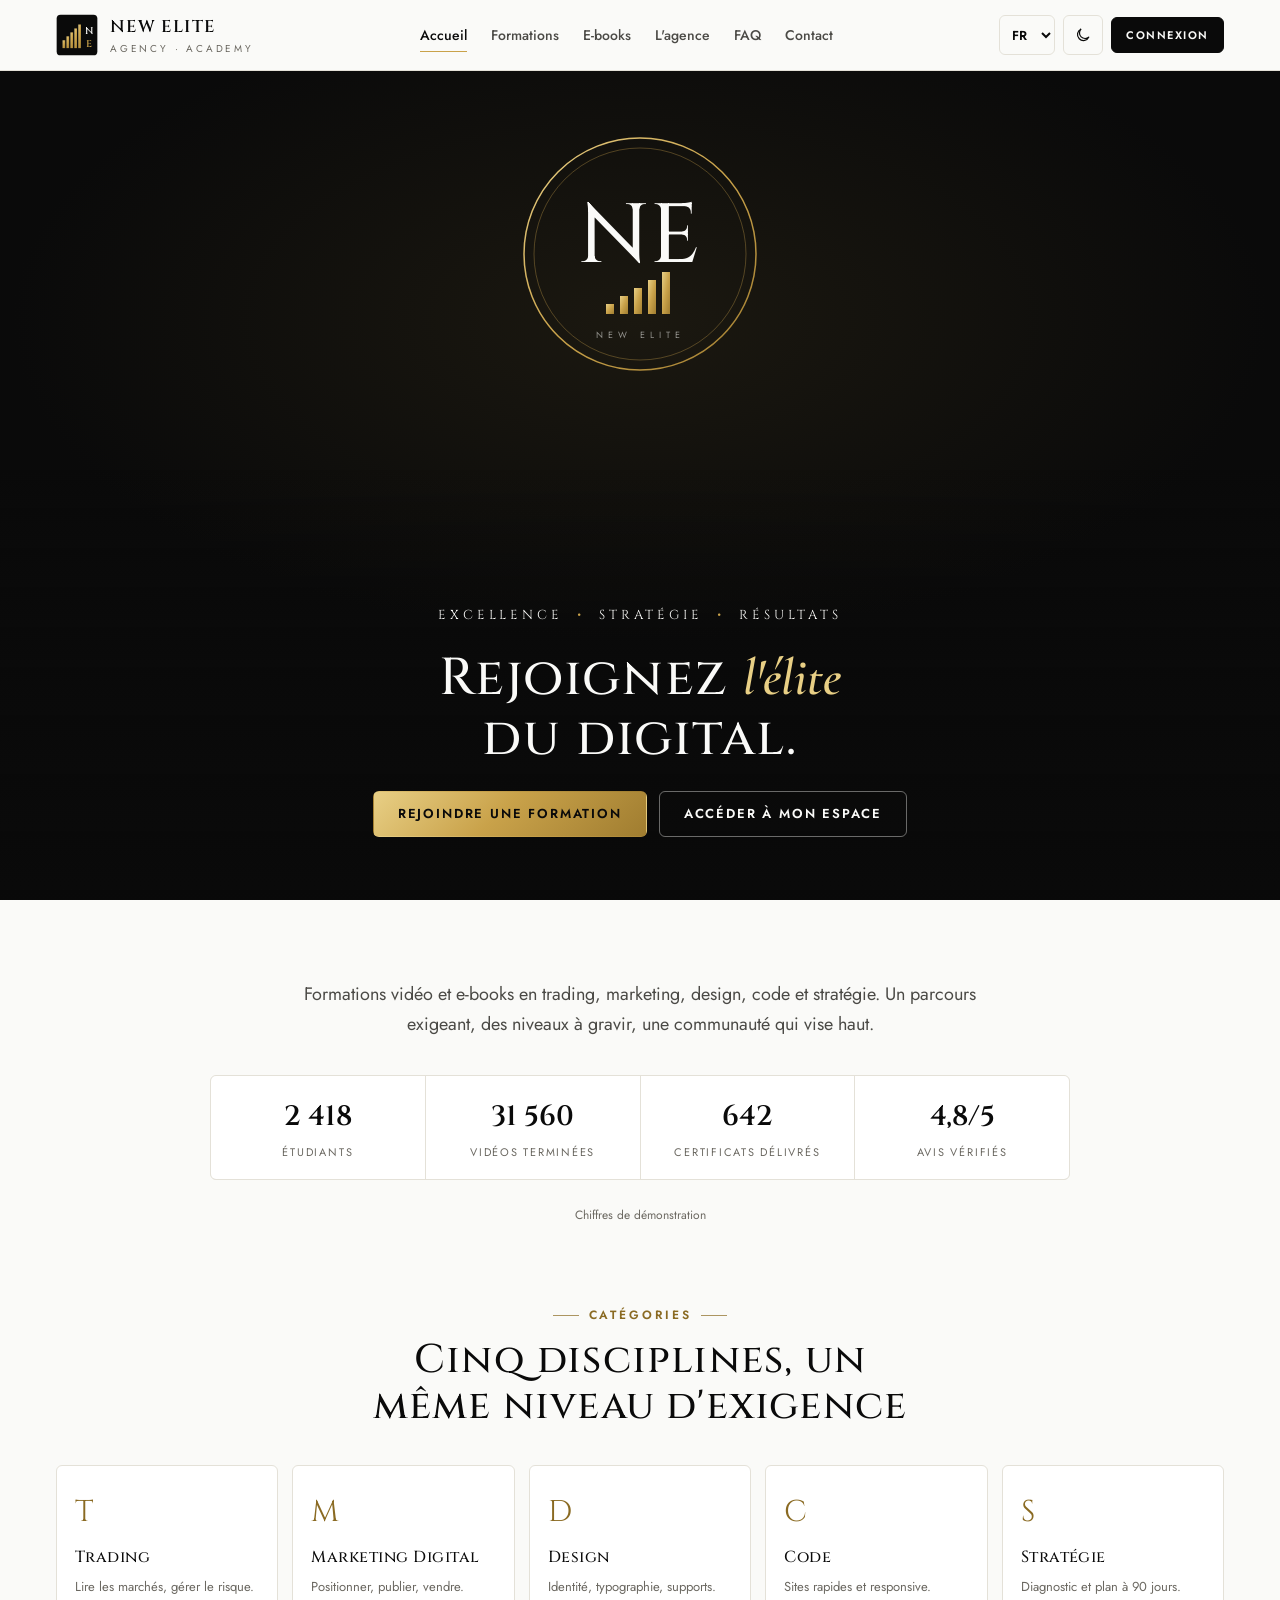
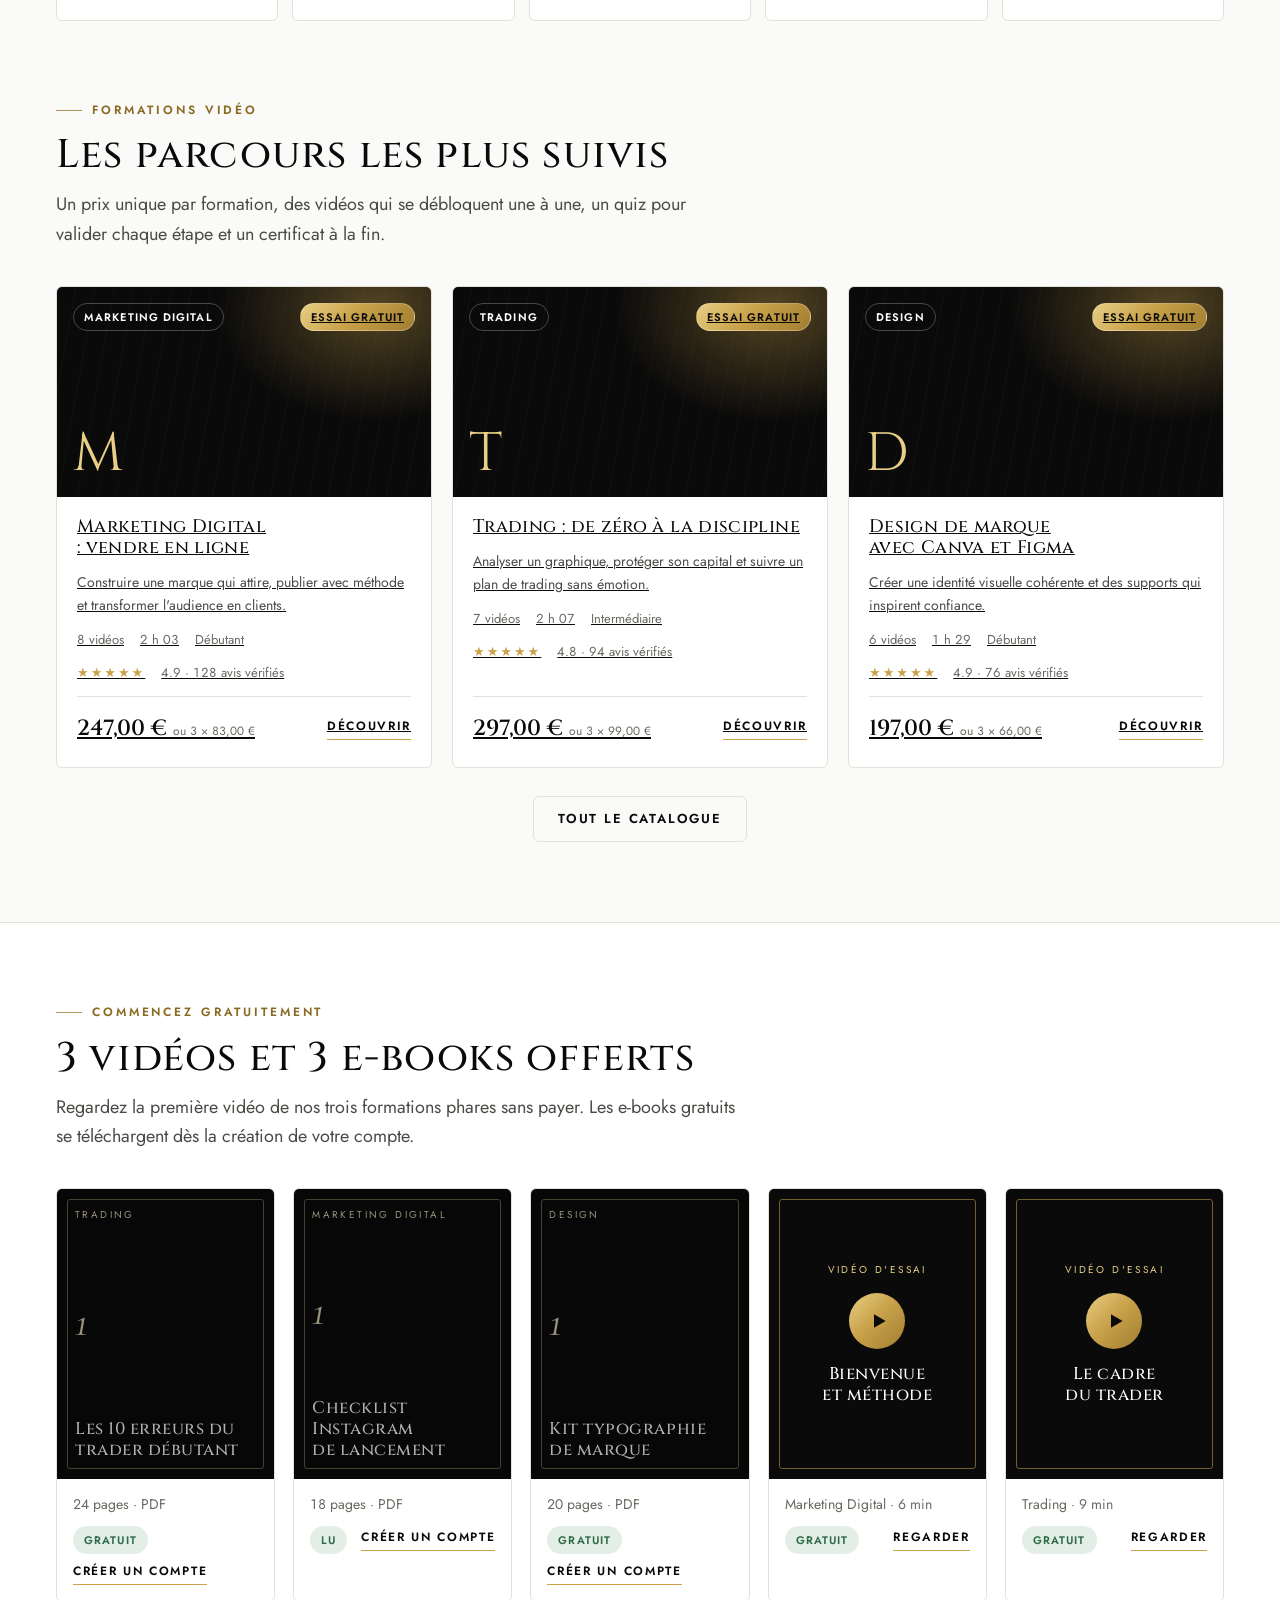
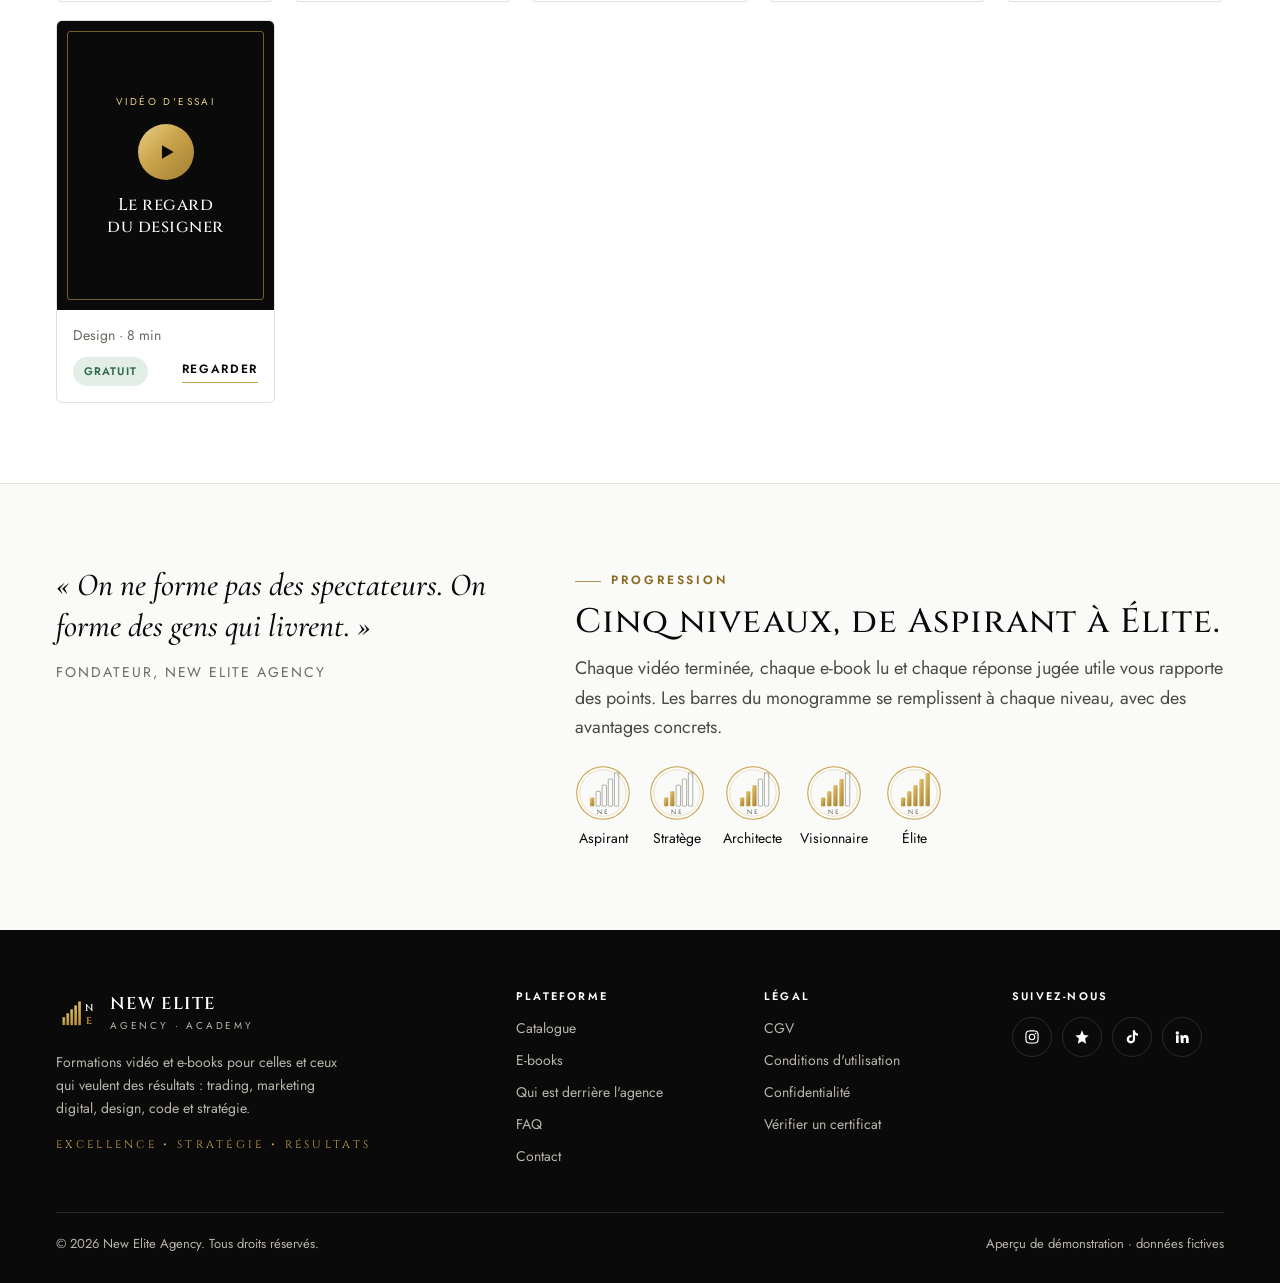
==== commit ecad1270: "Add 3D home scene 1 (NE monogram tower) with 2D fallback Three.js scene on the home page only: NE mo" ====
--- a/new-elite-agency-site/wix/index.html
+++ b/new-elite-agency-site/wix/index.html
@@ -15,7 +15,7 @@
 <div class="announce" id="announce" hidden></div>
 <header class="site-header">
   <div class="wrap nav">
-    <a class="brand" href="#accueil" aria-label="New Elite Agency, accueil">
+    <a class="brand" href="#accueil">
       <svg viewBox="0 0 64 64" aria-hidden="true" id="logoMark"></svg>
       <span><b>NEW ELITE</b><small>Agency · Academy</small></span>
     </a>
@@ -40,9 +40,9 @@
         <p class="small" style="margin-top:16px;max-width:36ch">Formations vidéo et e-books pour celles et ceux qui veulent des résultats : trading, marketing digital, design, code et stratégie.</p>
         <p style="margin-top:16px;font-family:var(--display);font-size:11px;letter-spacing:.3em;color:var(--gold)">EXCELLENCE • STRATÉGIE • RÉSULTATS</p>
       </div>
-      <div><h4>Plateforme</h4><ul><li><a href="#catalogue">Catalogue</a></li><li><a href="#ebooks">E-books</a></li><li><a href="#apropos">Qui est derrière l'agence</a></li><li><a href="#faq">FAQ</a></li><li><a href="#contact">Contact</a></li></ul></div>
-      <div><h4>Légal</h4><ul><li><a href="#cgv">CGV</a></li><li><a href="#cgu">Conditions d'utilisation</a></li><li><a href="#confidentialite">Confidentialité</a></li><li><a href="#verifier">Vérifier un certificat</a></li></ul></div>
-      <div><h4>Suivez-nous</h4>
+      <div><h2>Plateforme</h2><ul><li><a href="#catalogue">Catalogue</a></li><li><a href="#ebooks">E-books</a></li><li><a href="#apropos">Qui est derrière l'agence</a></li><li><a href="#faq">FAQ</a></li><li><a href="#contact">Contact</a></li></ul></div>
+      <div><h2>Légal</h2><ul><li><a href="#cgv">CGV</a></li><li><a href="#cgu">Conditions d'utilisation</a></li><li><a href="#confidentialite">Confidentialité</a></li><li><a href="#verifier">Vérifier un certificat</a></li></ul></div>
+      <div><h2>Suivez-nous</h2>
         <div class="socials">
           <a href="https://www.instagram.com/newelite_agency/" target="_blank" rel="noopener" aria-label="Instagram @newelite_agency"><svg viewBox="0 0 24 24"><path d="M12 7a5 5 0 1 0 0 10 5 5 0 0 0 0-10zm0 8.2a3.2 3.2 0 1 1 0-6.4 3.2 3.2 0 0 1 0 6.4zM17.3 5.5a1.2 1.2 0 1 0 0 2.4 1.2 1.2 0 0 0 0-2.4zM12 2c-2.7 0-3.1 0-4.1.1C3.9 2.3 2.3 4 2.1 7.9 2 9 2 9.3 2 12s0 3.1.1 4.1c.2 3.9 1.9 5.6 5.8 5.8 1 .1 1.4.1 4.1.1s3.1 0 4.1-.1c3.9-.2 5.6-1.9 5.8-5.8.1-1 .1-1.4.1-4.1s0-3.1-.1-4.1c-.2-3.9-1.9-5.6-5.8-5.8C15.1 2 14.7 2 12 2zm0 1.8c2.7 0 3 0 4 .1 2.8.1 4 1.4 4.1 4.1.1 1 .1 1.3.1 4s0 3-.1 4c-.1 2.7-1.4 4-4.1 4.1-1 .1-1.3.1-4 .1s-3 0-4-.1c-2.8-.1-4-1.4-4.1-4.1-.1-1-.1-1.3-.1-4s0-3 .1-4c.1-2.7 1.4-4 4.1-4.1 1-.1 1.3-.1 4-.1z"/></svg></a>
           <a href="https://www.instagram.com/neamindset/" target="_blank" rel="noopener" aria-label="Instagram @neamindset"><svg viewBox="0 0 24 24"><path d="M12 2l2.9 6.9L22 9.6l-5.4 4.8L18.2 22 12 18.3 5.8 22l1.6-7.6L2 9.6l7.1-.7z"/></svg></a>
@@ -58,9 +58,12 @@
 <div class="modal" id="modal" hidden role="dialog" aria-modal="true"><div class="sheet" id="sheet"></div></div>
 <div class="toast" id="toast" hidden role="status"></div>
 
+<!-- 3D : Three.js et GSAP viennent du CDN, versions figées. Ils ne sont téléchargés que sur l'accueil (scene3d/boot.js). -->
+<script type="importmap">{"imports":{"three":"https://cdn.jsdelivr.net/npm/three@0.170.0/build/three.module.min.js","three/addons/":"https://cdn.jsdelivr.net/npm/three@0.170.0/examples/jsm/","gsap":"https://cdn.jsdelivr.net/npm/gsap@3.12.5/index.js","gsap/ScrollTrigger":"https://cdn.jsdelivr.net/npm/gsap@3.12.5/ScrollTrigger.js"}}</script>
 <script src="app1.js"></script>
 <script src="app2.js"></script>
 <script src="app3.js"></script>
 <script src="app4.js"></script>
+<script type="module" src="scene3d/boot.js"></script>
 </body>
 </html>
--- a/new-elite-agency-site/wix/styles.css
+++ b/new-elite-agency-site/wix/styles.css
@@ -6,7 +6,7 @@
   --surface-2: #F2F0EA;
   --ink: #0A0A0A;
   --ink-2: #4B4A46;
-  --muted: #7E7B73;
+  --muted: #6B6861; /* AA : 5,3:1 sur le fond clair */
   --line: #E4E1D8;
   --gold: #C9A24A;
   --gold-ink: #8A6A22;
@@ -125,6 +125,32 @@
 .proof div { background: var(--surface); padding: 18px 12px; display: grid; gap: 2px; }
 .proof strong { font-family: var(--display); font-size: 28px; font-weight: 600; font-variant-numeric: tabular-nums; }
 .proof span { font-size: 11px; letter-spacing: .16em; text-transform: uppercase; color: var(--muted); }
+
+/* Tour 3D (accueil) : scène collée en fond, étages de texte par-dessus. Toujours noir et or, quel que soit le thème. */
+.tower { --hdr: 71px; --floor-h: calc(100vh - var(--hdr)); position: relative; background: #0A0A0A; color: #FAFAF8; }
+@supports (height: 100svh) { .tower { --floor-h: calc(100svh - var(--hdr)); } }
+.tower-stage { position: sticky; top: var(--hdr); height: var(--floor-h); overflow: hidden; background: radial-gradient(70% 55% at 50% 30%, #1b1810 0%, #0A0A0A 70%); }
+.stage-fallback { position: absolute; inset: 0; display: grid; place-items: start center; padding-top: 7vh; transition: opacity .9s ease; }
+.stage-fallback .monogram { width: min(240px, 52vw, 36vh); color: #FAFAF8; }
+.ne-canvas { position: absolute; inset: 0; width: 100%; height: 100%; display: block; opacity: 0; transition: opacity 1.2s ease; }
+.tower-stage[data-mode="3d"] .ne-canvas { opacity: 1; }
+.tower-stage[data-mode="3d"] .stage-fallback, .tower-stage[data-mode="loading"] .stage-fallback { opacity: 0; }
+.tower-floors { position: relative; margin-top: calc(-1 * var(--floor-h)); }
+.floor { min-height: var(--floor-h); display: grid; align-content: end; background: linear-gradient(to top, rgba(10,10,10,.92) 0%, rgba(10,10,10,.55) 26%, rgba(10,10,10,0) 52%); }
+.floor-in { display: grid; justify-items: center; text-align: center; gap: 22px; padding-block: 0 max(40px, 7vh); }
+.floor h1 { font-size: clamp(28px, 4.6vw, 52px); max-width: 20ch; }
+@media (max-width: 620px) { .floor .motto { font-size: 11px; letter-spacing: .2em; gap: 4px 8px; } }
+.floor h1 em { font-family: var(--accent-serif); font-style: italic; font-weight: 600; letter-spacing: 0; color: #E8CF85; }
+.btn.ghost.on-dark { color: #FAFAF8; border-color: rgba(250,250,248,.4); }
+.btn.ghost.on-dark:hover { border-color: #FAFAF8; }
+.ne-intro { position: absolute; inset: 0; background: #0A0A0A; display: grid; place-items: start center; padding-top: 16vh; transition: opacity .8s ease; }
+.ne-intro.out { opacity: 0; }
+.ne-intro-in { display: grid; justify-items: center; gap: 18px; }
+.ne-intro-label { font-size: 11px; letter-spacing: .28em; text-transform: uppercase; color: #B9B5AB; }
+.ne-bars { display: flex; align-items: flex-end; gap: 7px; height: 84px; }
+.ne-bars i { width: 10px; border-radius: 1px; background: #2A2925; transition: background .5s ease; }
+.ne-bars i.on { background: var(--gold-grad); }
+.ne-bars i:nth-child(1) { height: 24%; } .ne-bars i:nth-child(2) { height: 43%; } .ne-bars i:nth-child(3) { height: 62%; } .ne-bars i:nth-child(4) { height: 81%; } .ne-bars i:nth-child(5) { height: 100%; }
 
 section.block { padding-block: 80px; }
 .head { display: grid; gap: 12px; margin-bottom: 36px; max-width: 760px; }
@@ -238,13 +264,16 @@
 .notice.err { background: var(--danger-bg); color: var(--danger); }
 .notice.gold { background: var(--gold-soft); color: var(--ink); }
 
+/* Réserve la hauteur du contenu : le pied de page ne saute pas si la page s'affiche en deux temps. */
+#app { min-height: calc(100vh - 71px); }
+
 /* Footer */
 .site-footer { background: var(--night); color: var(--night-text); padding-block: 60px 28px; }
 .foot { display: grid; grid-template-columns: 2fr 1fr 1fr 1fr; gap: 36px; }
 .foot > * { min-width: 0; }
 .site-footer .brand b { color: #fff; }
 .site-footer .brand small { color: var(--night-text); }
-.site-footer h4 { font-family: var(--body); font-size: 11px; font-weight: 600; letter-spacing: .2em; text-transform: uppercase; color: #fff; margin-bottom: 14px; }
+.site-footer h2 { font-family: var(--body); font-size: 11px; font-weight: 600; letter-spacing: .2em; text-transform: uppercase; color: #fff; margin-bottom: 14px; }
 .site-footer ul { list-style: none; margin: 0; padding: 0; display: grid; gap: 9px; font-size: 14px; }
 .site-footer a { color: var(--night-text); text-decoration: none; }
 .site-footer a:hover { color: #fff; }
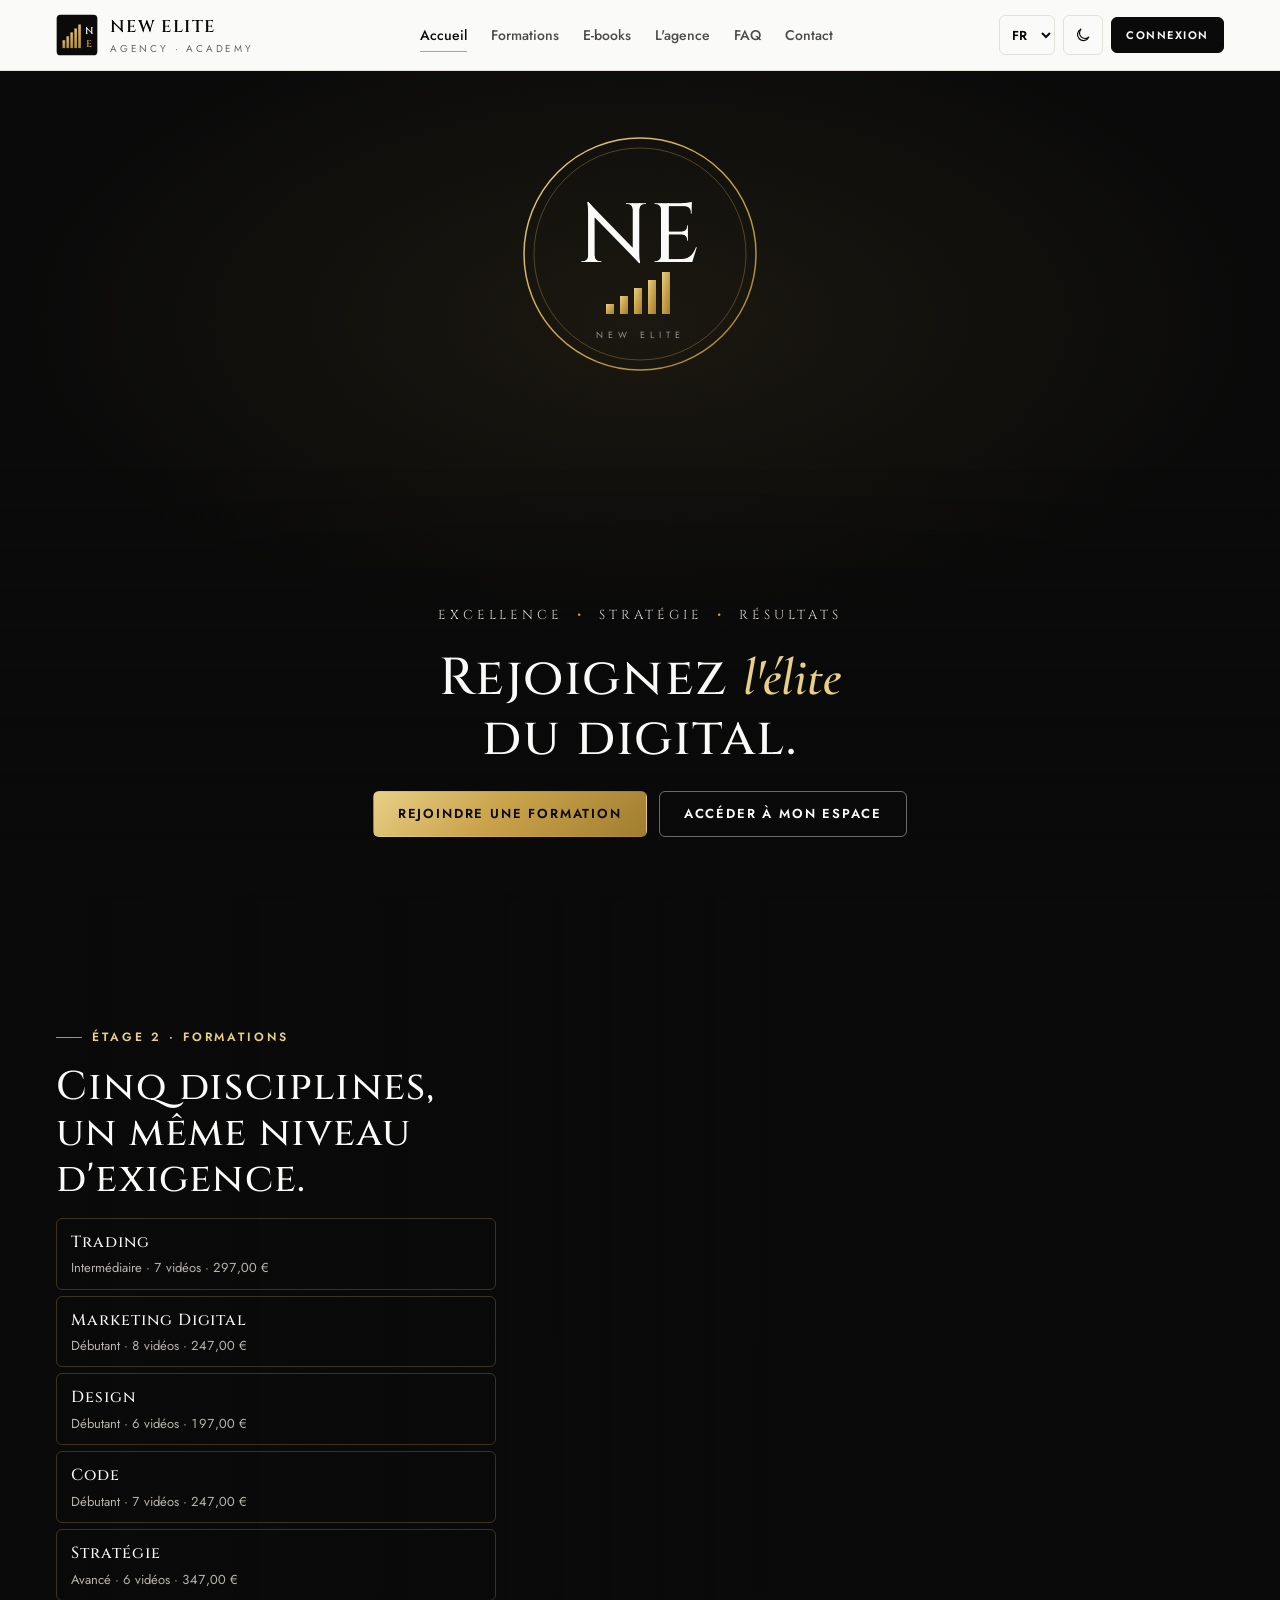
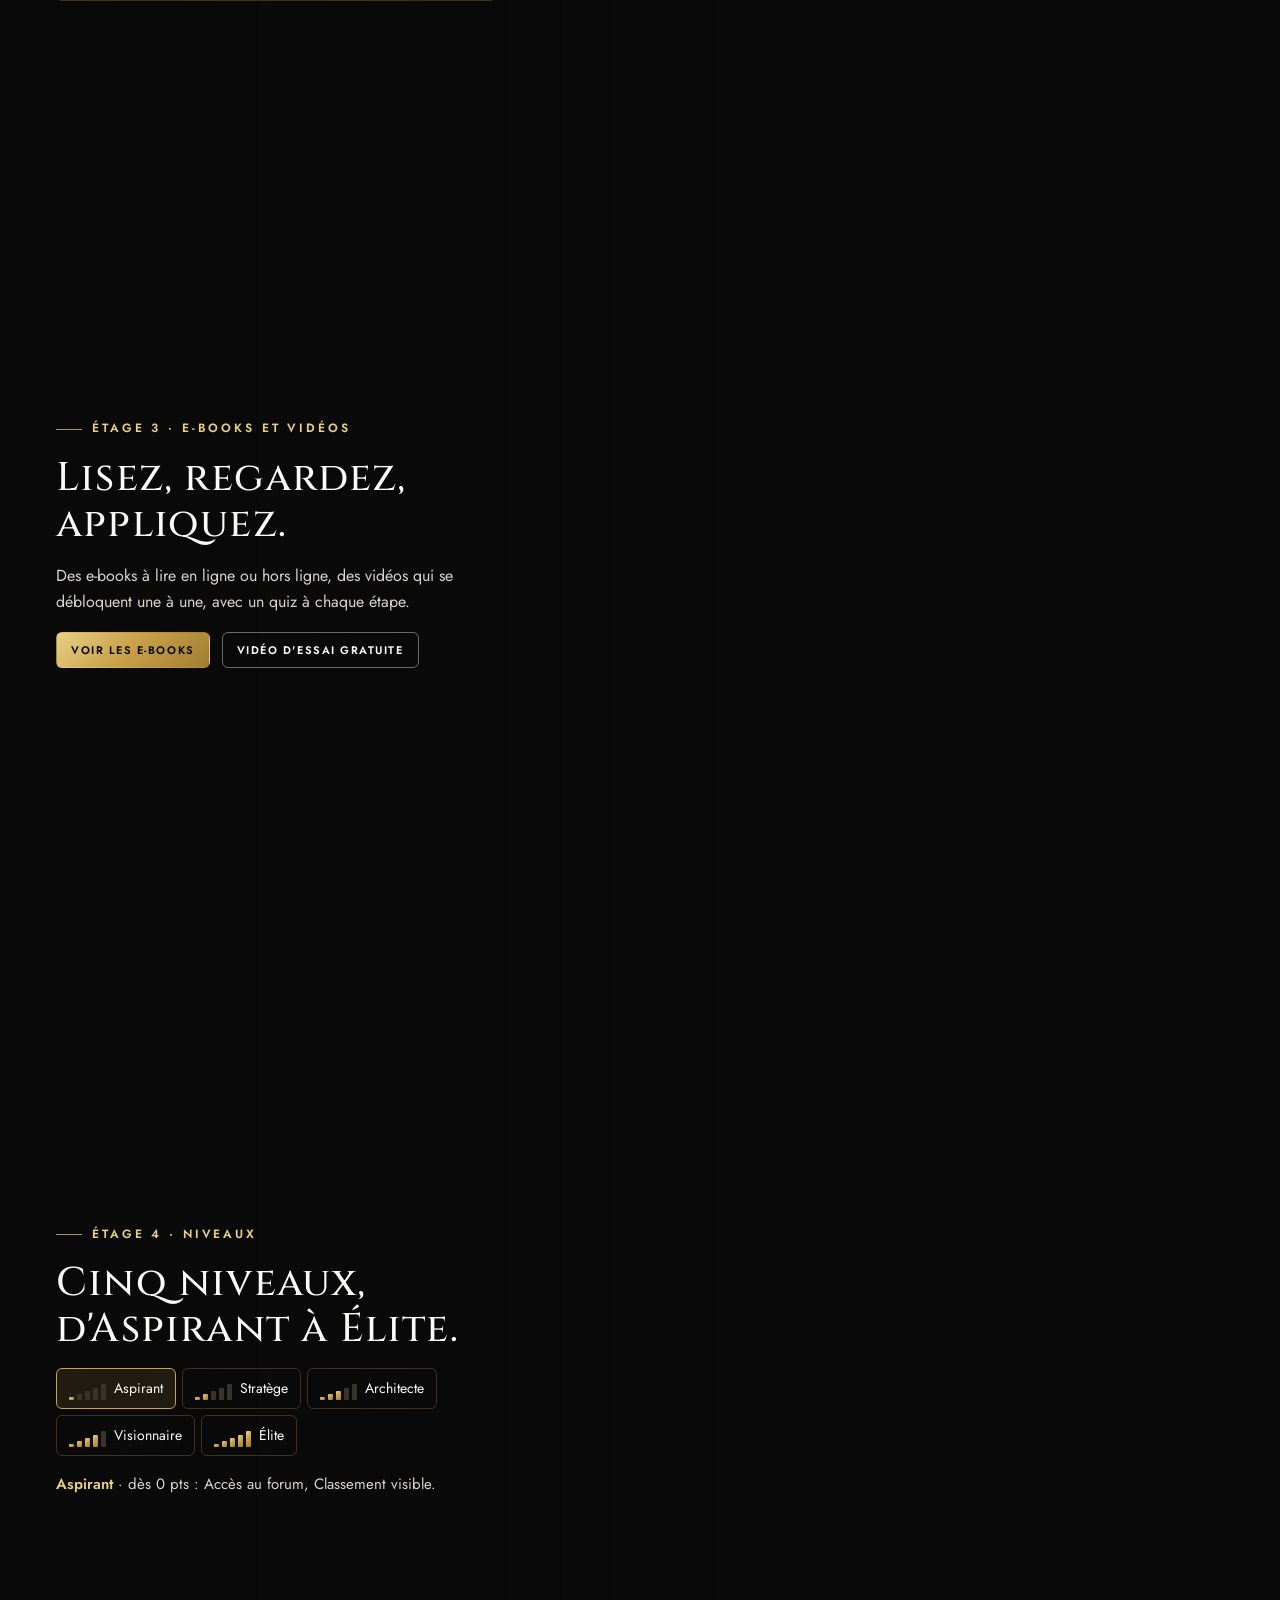
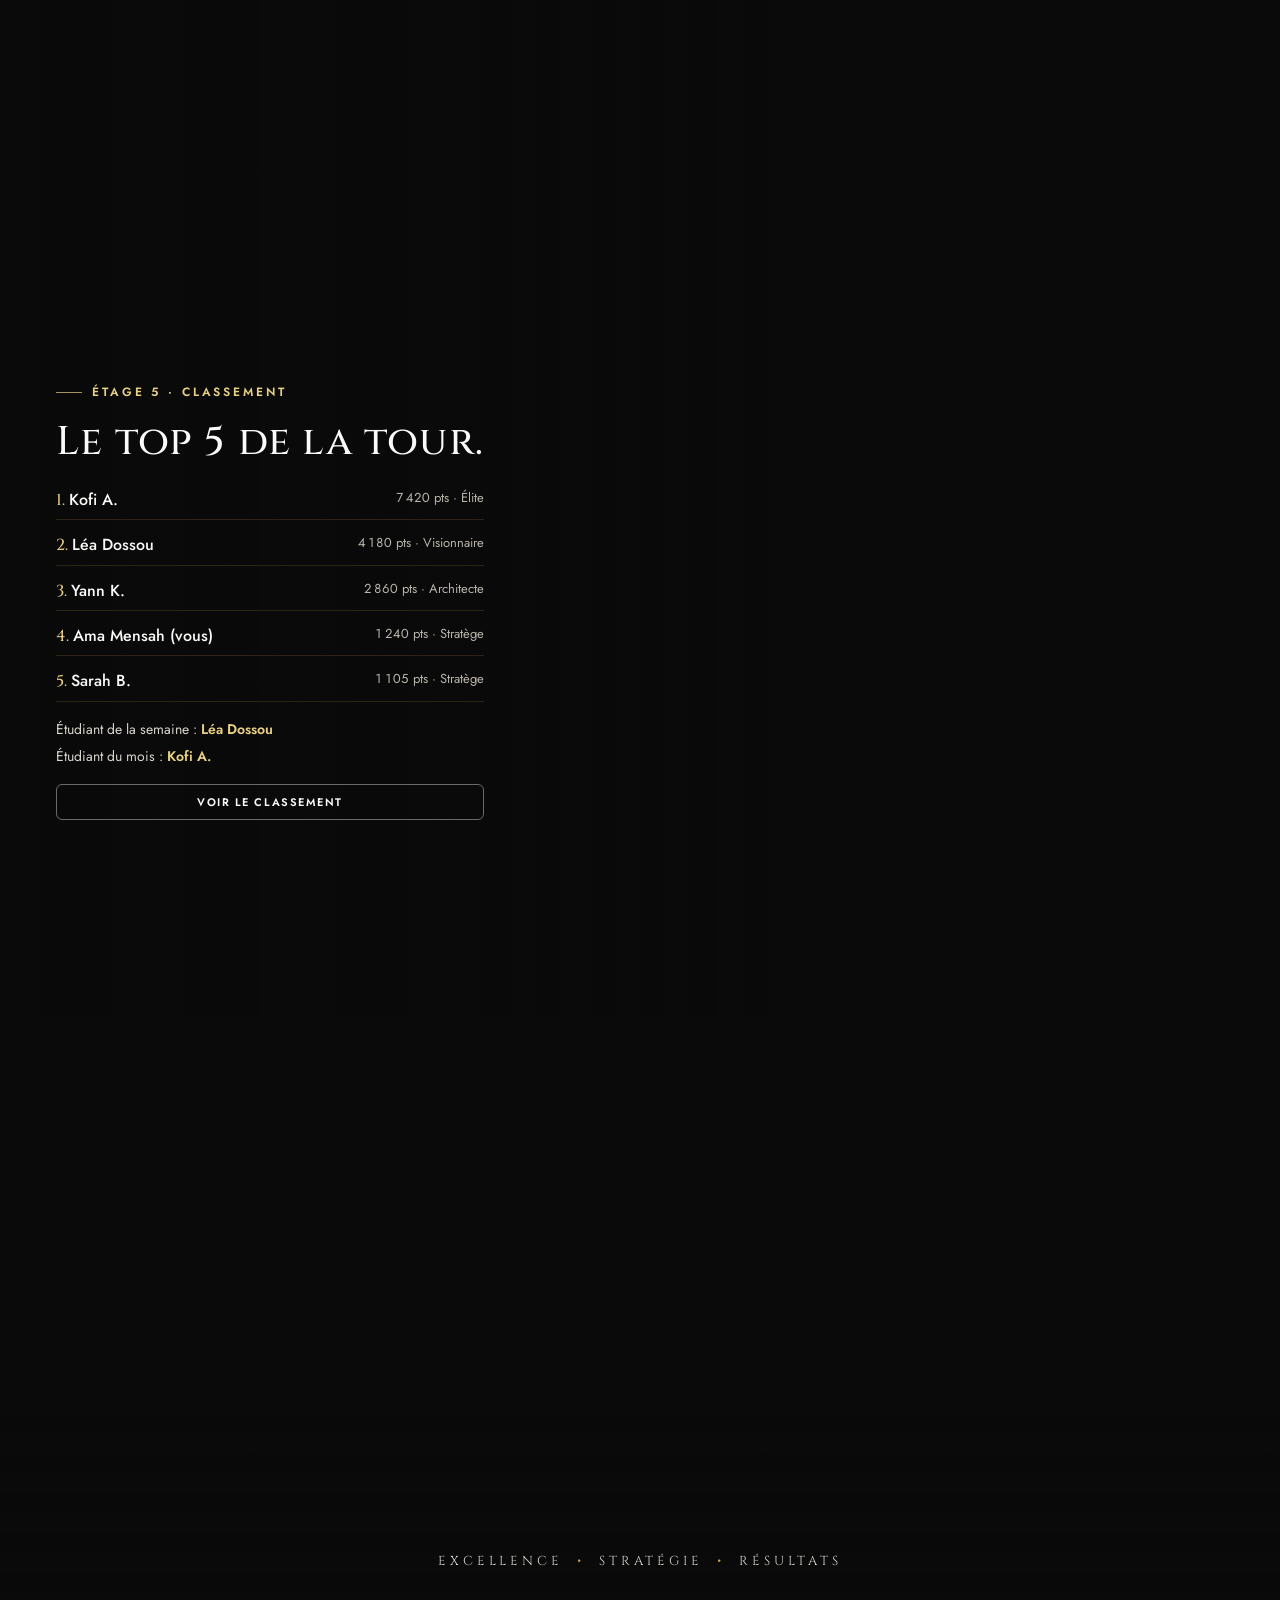
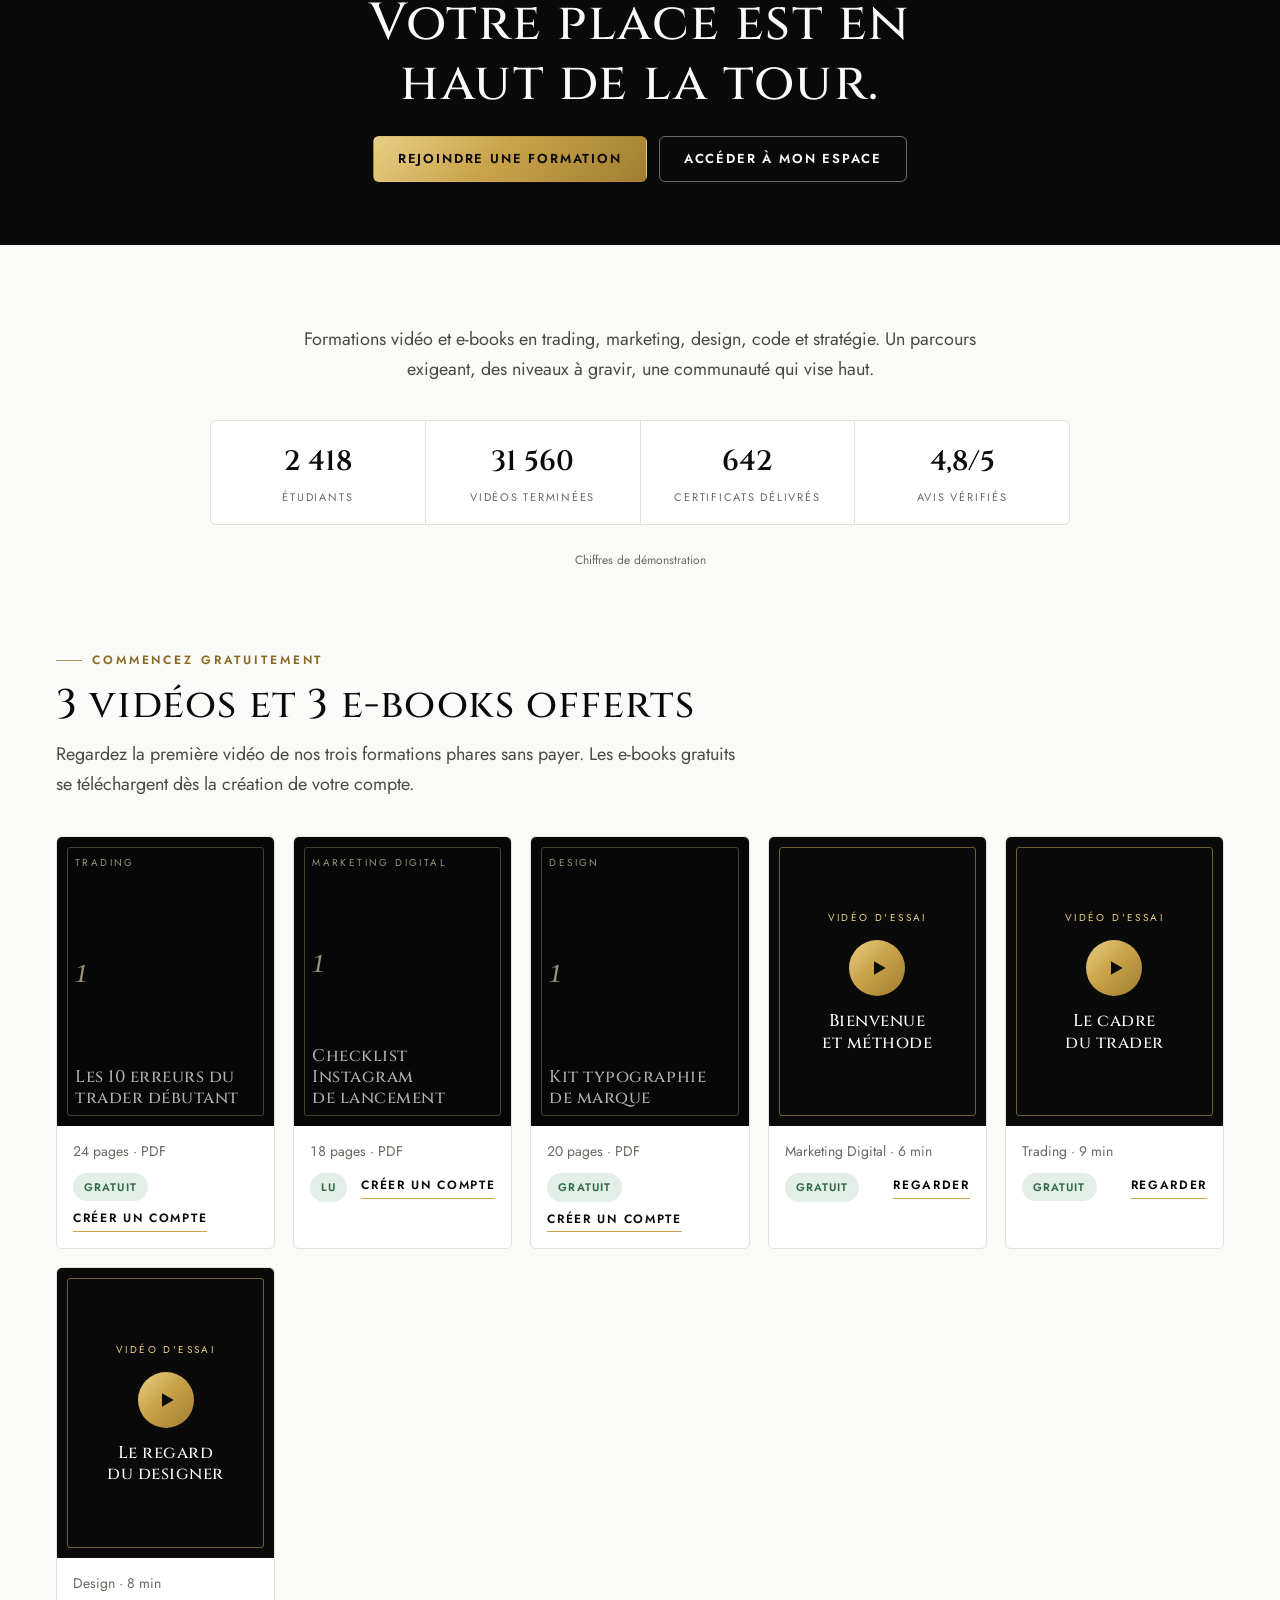
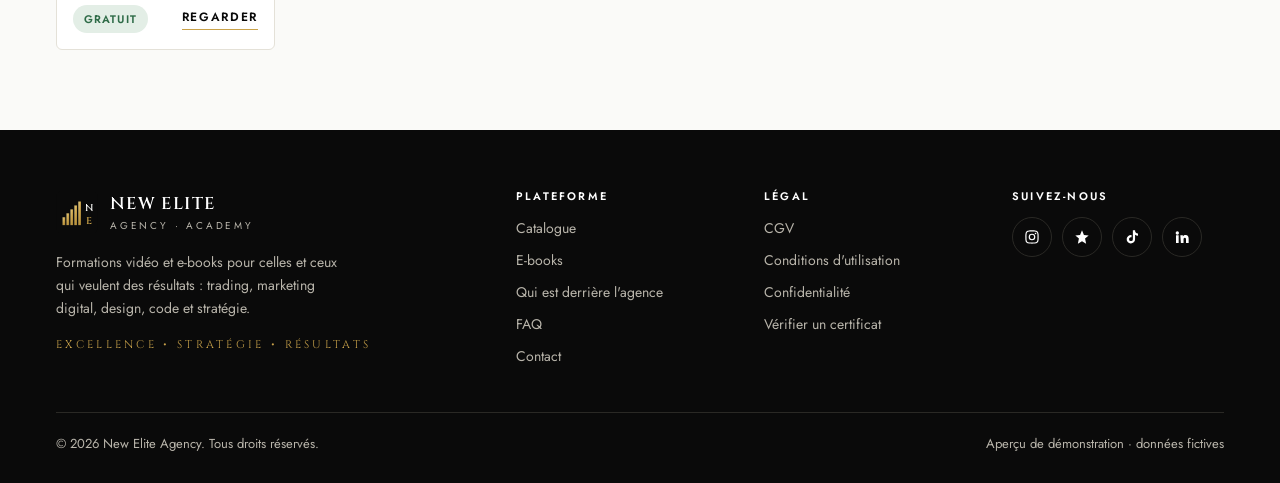
==== commit 06b5de0b: "Add 3D tower floors 2-6 and login decor Floors (one Three.js scene, camera eased between per-floor v" ====
--- a/new-elite-agency-site/wix/index.html
+++ b/new-elite-agency-site/wix/index.html
@@ -59,7 +59,7 @@
 <div class="toast" id="toast" hidden role="status"></div>
 
 <!-- 3D : Three.js et GSAP viennent du CDN, versions figées. Ils ne sont téléchargés que sur l'accueil (scene3d/boot.js). -->
-<script type="importmap">{"imports":{"three":"https://cdn.jsdelivr.net/npm/three@0.170.0/build/three.module.min.js","three/addons/":"https://cdn.jsdelivr.net/npm/three@0.170.0/examples/jsm/","gsap":"https://cdn.jsdelivr.net/npm/gsap@3.12.5/index.js","gsap/ScrollTrigger":"https://cdn.jsdelivr.net/npm/gsap@3.12.5/ScrollTrigger.js"}}</script>
+<script type="importmap">{"imports":{"three":"https://cdn.jsdelivr.net/npm/three@0.170.0/build/three.module.min.js","three/addons/":"https://cdn.jsdelivr.net/npm/three@0.170.0/examples/jsm/","gsap":"https://cdn.jsdelivr.net/npm/gsap@3.12.5/+esm","gsap/ScrollTrigger":"https://cdn.jsdelivr.net/npm/gsap@3.12.5/ScrollTrigger/+esm"}}</script>
 <script src="app1.js"></script>
 <script src="app2.js"></script>
 <script src="app3.js"></script>
--- a/new-elite-agency-site/wix/styles.css
+++ b/new-elite-agency-site/wix/styles.css
@@ -151,6 +151,52 @@
 .ne-bars i { width: 10px; border-radius: 1px; background: #2A2925; transition: background .5s ease; }
 .ne-bars i.on { background: var(--gold-grad); }
 .ne-bars i:nth-child(1) { height: 24%; } .ne-bars i:nth-child(2) { height: 43%; } .ne-bars i:nth-child(3) { height: 62%; } .ne-bars i:nth-child(4) { height: 81%; } .ne-bars i:nth-child(5) { height: 100%; }
+.stage-video { position: absolute; inset: 0; width: 100%; height: 100%; object-fit: cover; opacity: .55; }
+
+/* Étages 2 à 6 : la souris traverse le texte pour atteindre la scène, sauf sur les liens, boutons et panneaux. */
+.tower-floors { pointer-events: none; }
+.floor-in a, .floor-in button, .floor-panel { pointer-events: auto; }
+.floor.floor-side { align-content: center; background: linear-gradient(90deg, rgba(10,10,10,.88) 0%, rgba(10,10,10,.55) 38%, rgba(10,10,10,0) 60%); }
+.floor.floor-side .floor-in { width: 100%; justify-items: start; text-align: left; padding-block: 48px; }
+.floor-panel { max-width: 440px; display: grid; gap: 16px; }
+.floor h2 { font-size: clamp(26px, 3.4vw, 40px); }
+.floor h2.floor-final { font-size: clamp(28px, 4.6vw, 52px); max-width: 20ch; }
+.floor p { color: #D9D5CC; }
+.floor .eyebrow { color: #E8CF85; }
+.floor-list, .floor-rank { list-style: none; margin: 0; padding: 0; display: grid; gap: 6px; }
+.floor-link { display: grid; gap: 2px; padding: 10px 14px; border: 1px solid rgba(201,162,74,.28); border-radius: var(--r); color: #FAFAF8; text-decoration: none; transition: border-color .3s ease, background .3s ease; }
+.floor-link strong { font-family: var(--display); font-weight: 500; letter-spacing: .06em; }
+.floor-link span, .floor-rank span { font-size: 13px; color: #B9B5AB; font-variant-numeric: tabular-nums; }
+.floor-link:hover, .floor-link:focus-visible { border-color: #C9A24A; background: rgba(201,162,74,.08); }
+.lvl-list { display: flex; flex-wrap: wrap; gap: 6px; }
+.lvl-btn { display: inline-flex; align-items: flex-end; gap: 8px; padding: 8px 12px; border: 1px solid rgba(201,162,74,.28); border-radius: var(--r); background: transparent; color: #FAFAF8; font-size: 14px; transition: border-color .3s ease, background .3s ease; }
+.lvl-btn .stairs { height: 16px; }
+.lvl-btn .stairs i { background: #3A3428; }
+.lvl-btn .stairs i.on { background: var(--gold-grad); }
+.lvl-btn[aria-pressed="true"], .lvl-btn:hover { border-color: #C9A24A; background: rgba(201,162,74,.12); }
+.lvl-perks { font-size: 15px; min-height: 3.2em; }
+.lvl-perks strong, .floor-stars strong { color: #E8CF85; font-weight: 600; }
+.floor-rank { counter-reset: r; }
+.floor-rank li { counter-increment: r; display: flex; justify-content: space-between; gap: 12px; padding: 6px 0; border-bottom: 1px solid rgba(201,162,74,.18); }
+.floor-rank li strong { font-weight: 500; }
+.floor-rank li strong::before { content: counter(r) ". "; color: #E8CF85; font-family: var(--display); }
+.floor-stars { display: grid; gap: 4px; font-size: 14px; }
+@media (max-width: 820px) {
+  .floor.floor-side { align-content: end; background: linear-gradient(to top, rgba(10,10,10,.95) 0%, rgba(10,10,10,.8) 48%, rgba(10,10,10,0) 64%); }
+  .floor.floor-side .floor-in { padding-block: 0 28px; }
+  .floor-panel { max-width: none; gap: 12px; }
+  .floor-link { padding: 7px 12px; }
+}
+/* Fiche d'une formation au survol (étage 2). */
+.ne-card { position: absolute; transform: translate(-50%, -100%); min-width: 210px; max-width: 260px; padding: 12px 14px; display: grid; gap: 3px; background: rgba(10,10,10,.9); border: 1px solid rgba(201,162,74,.5); border-radius: var(--r); color: #FAFAF8; font-size: 13px; pointer-events: none; }
+.ne-card strong { font-family: var(--display); font-weight: 500; font-size: 15px; letter-spacing: .04em; }
+.ne-card span { color: #B9B5AB; }
+.ne-card .ne-card-cat, .ne-card .ne-card-go { color: #E8CF85; font-size: 11px; letter-spacing: .14em; text-transform: uppercase; }
+.ne-card .ne-card-price { color: #FAFAF8; font-weight: 600; }
+/* Connexion : décor 3D léger derrière le formulaire. */
+.login-hero { position: relative; background: #0A0A0A; overflow: hidden; }
+.login-stage { position: absolute; inset: 0; background: radial-gradient(60% 60% at 75% 40%, #1b1810 0%, #0A0A0A 70%); }
+.login-stage[data-mode="3d"] .ne-canvas { opacity: 1; }
 
 section.block { padding-block: 80px; }
 .head { display: grid; gap: 12px; margin-bottom: 36px; max-width: 760px; }
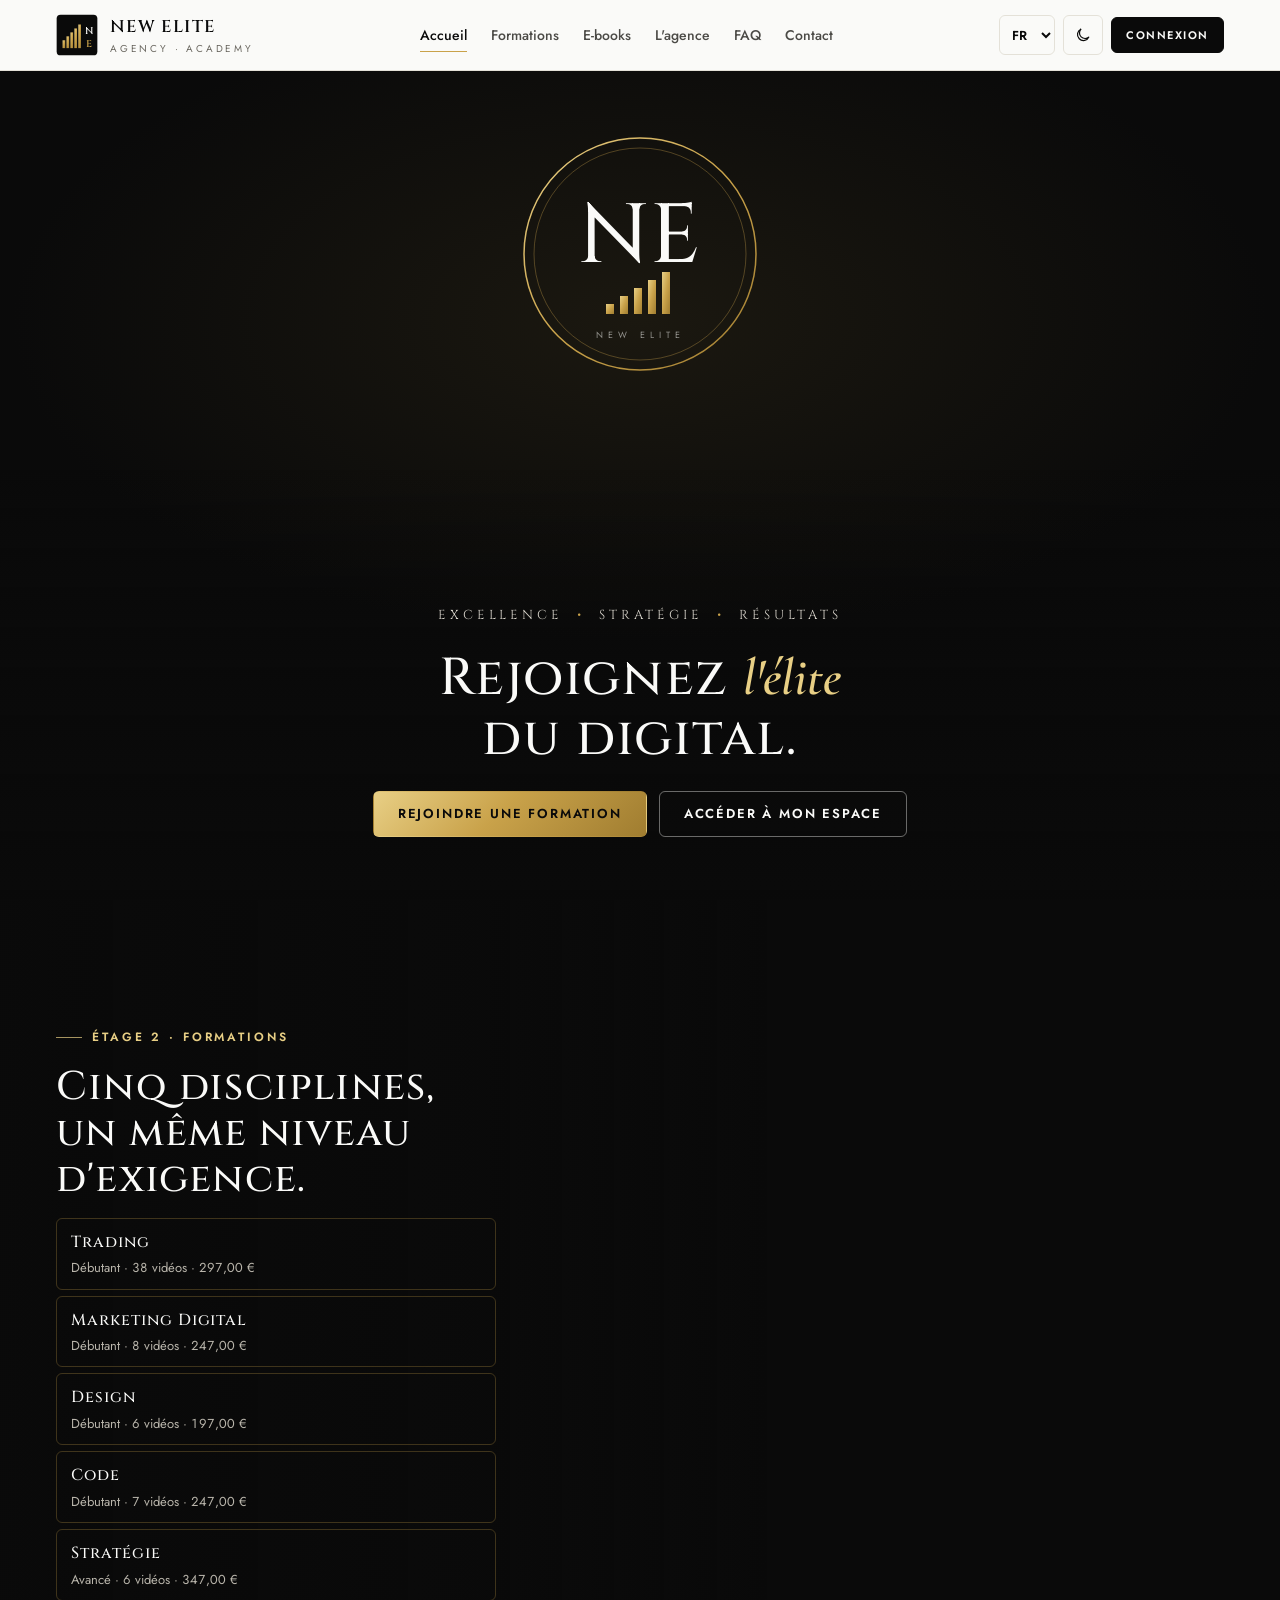
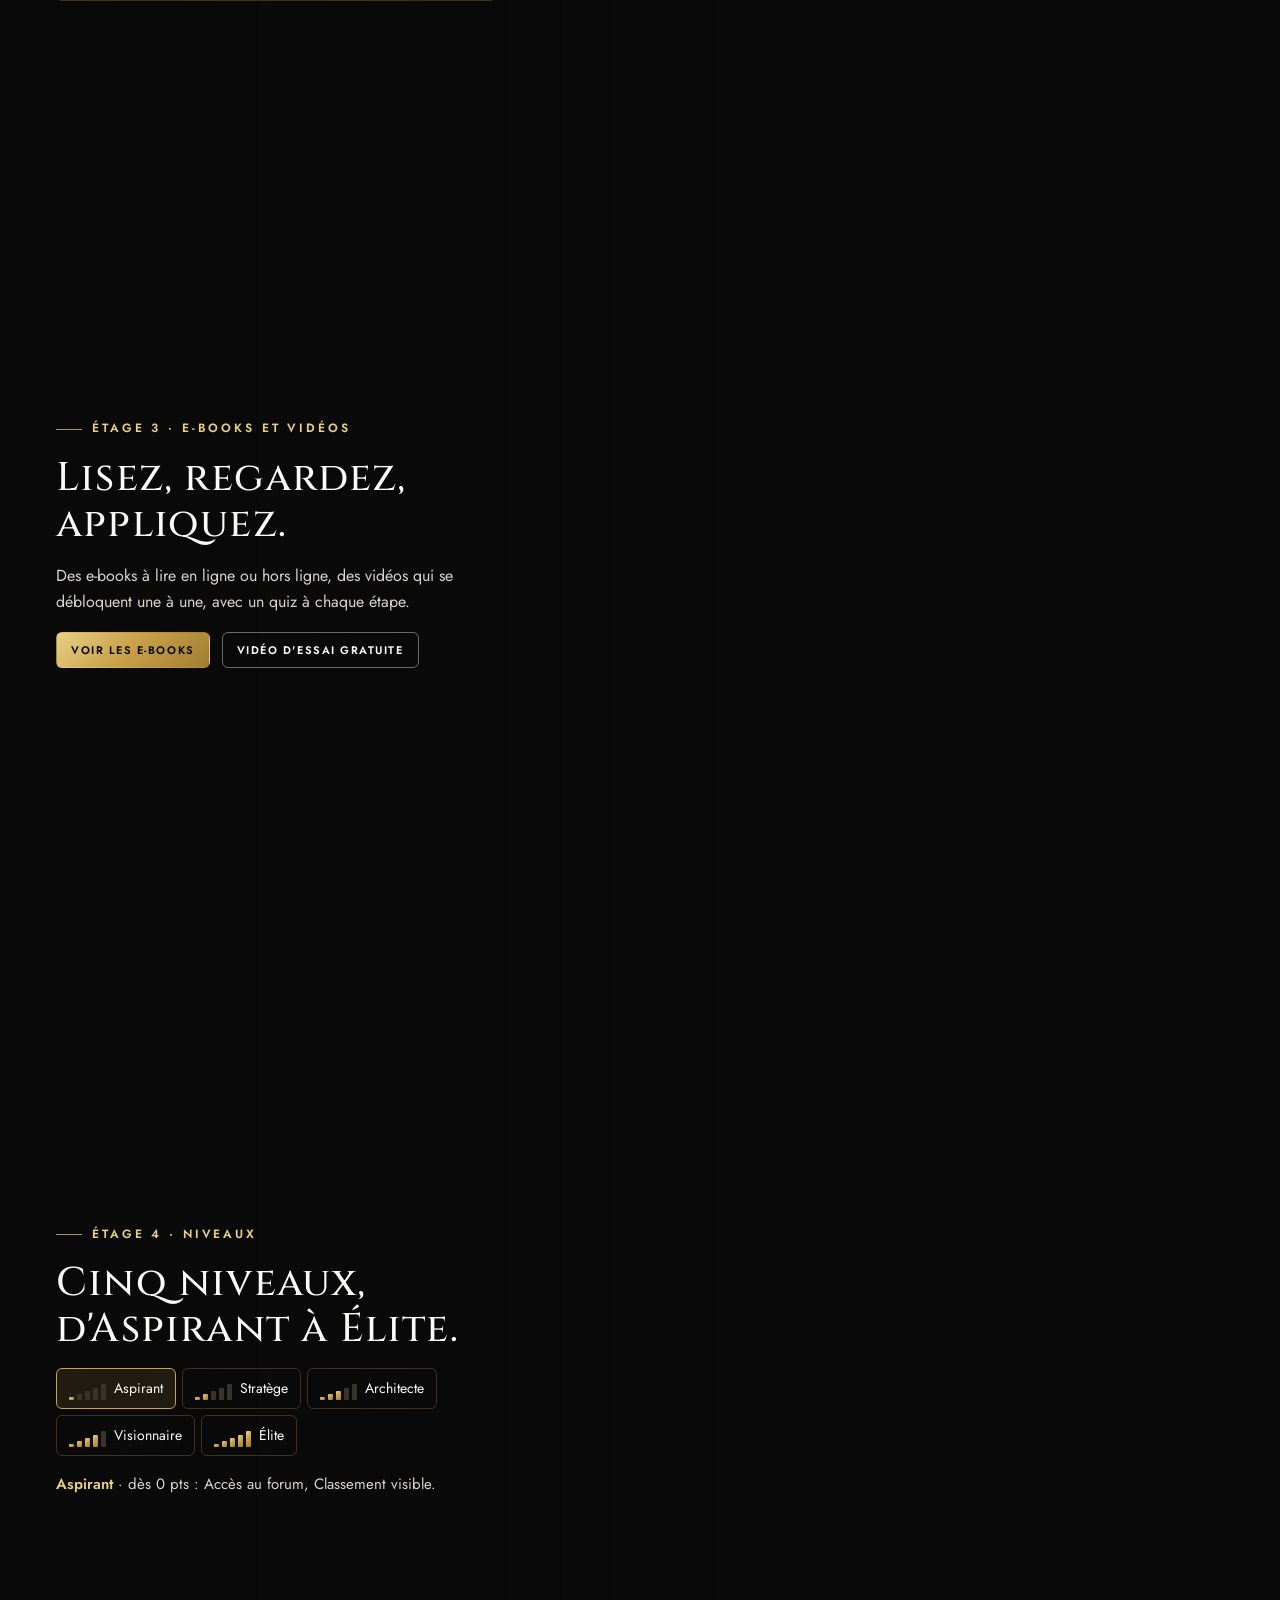
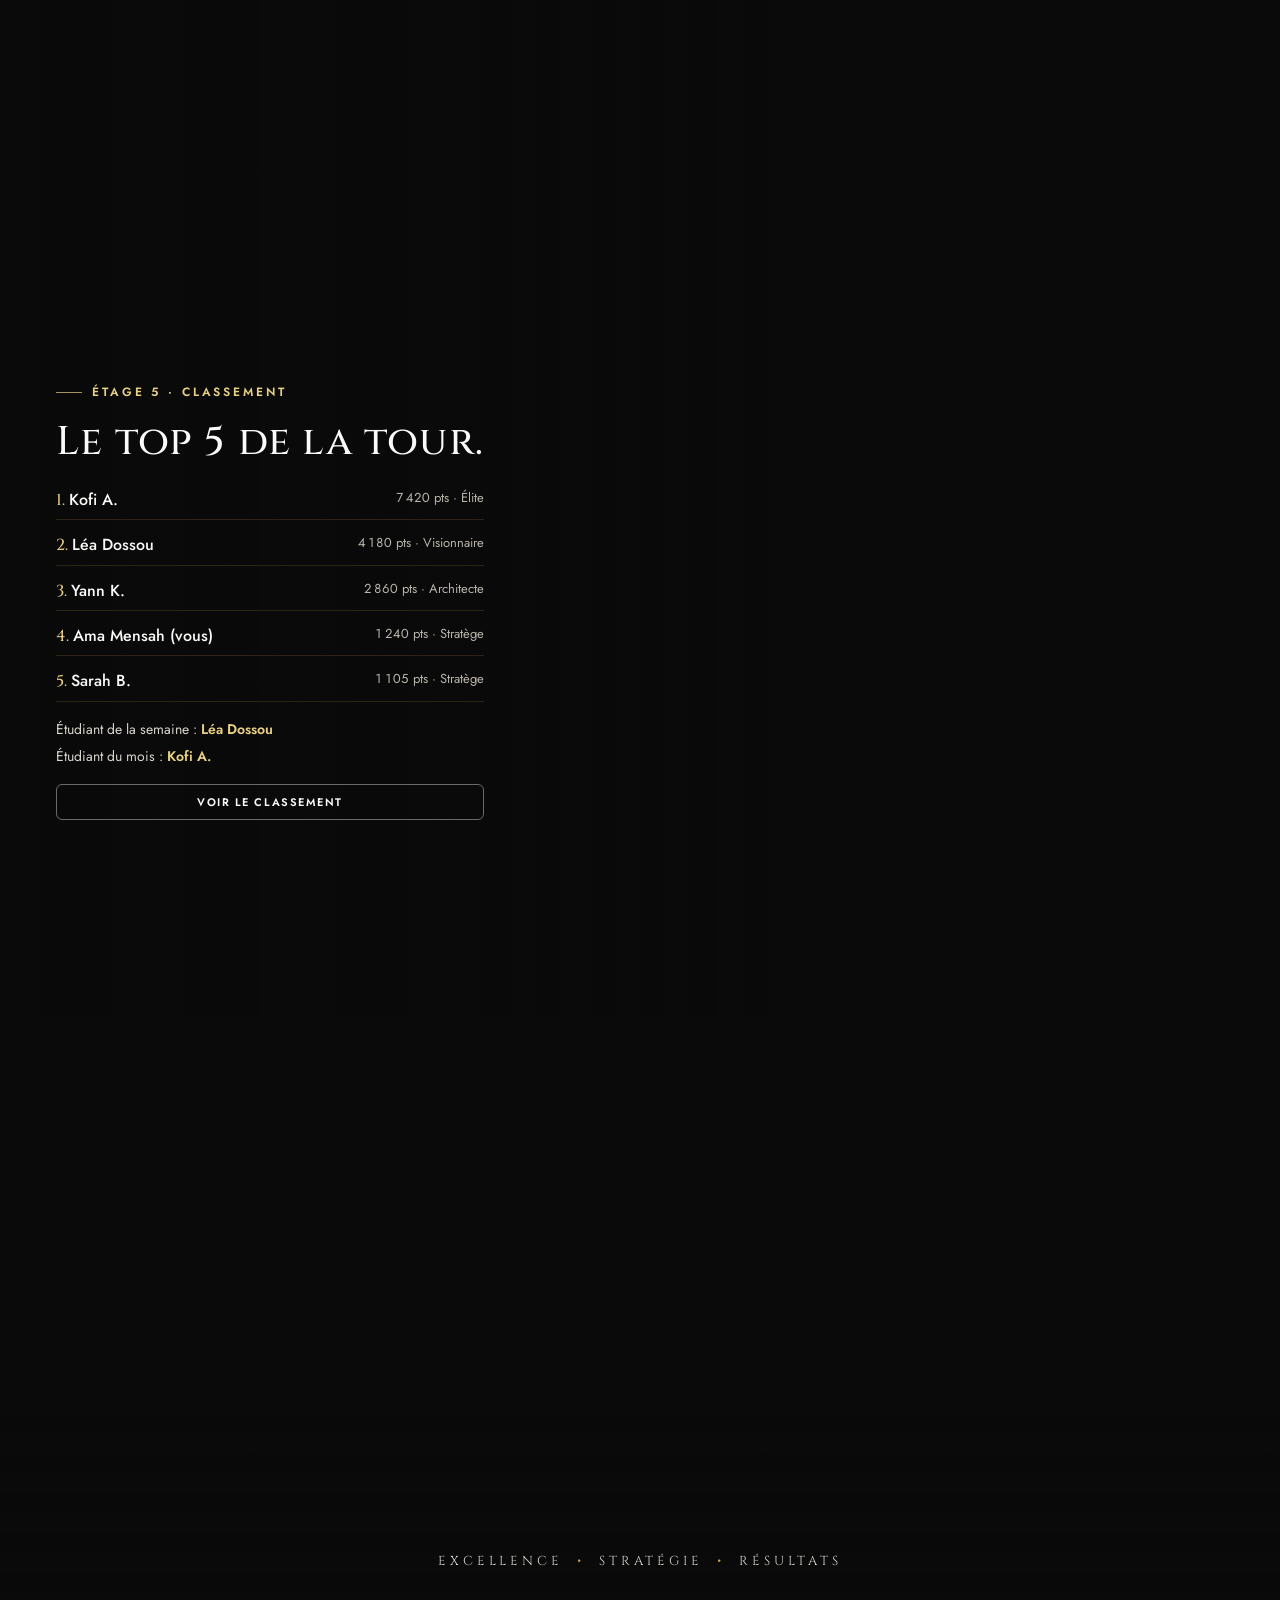
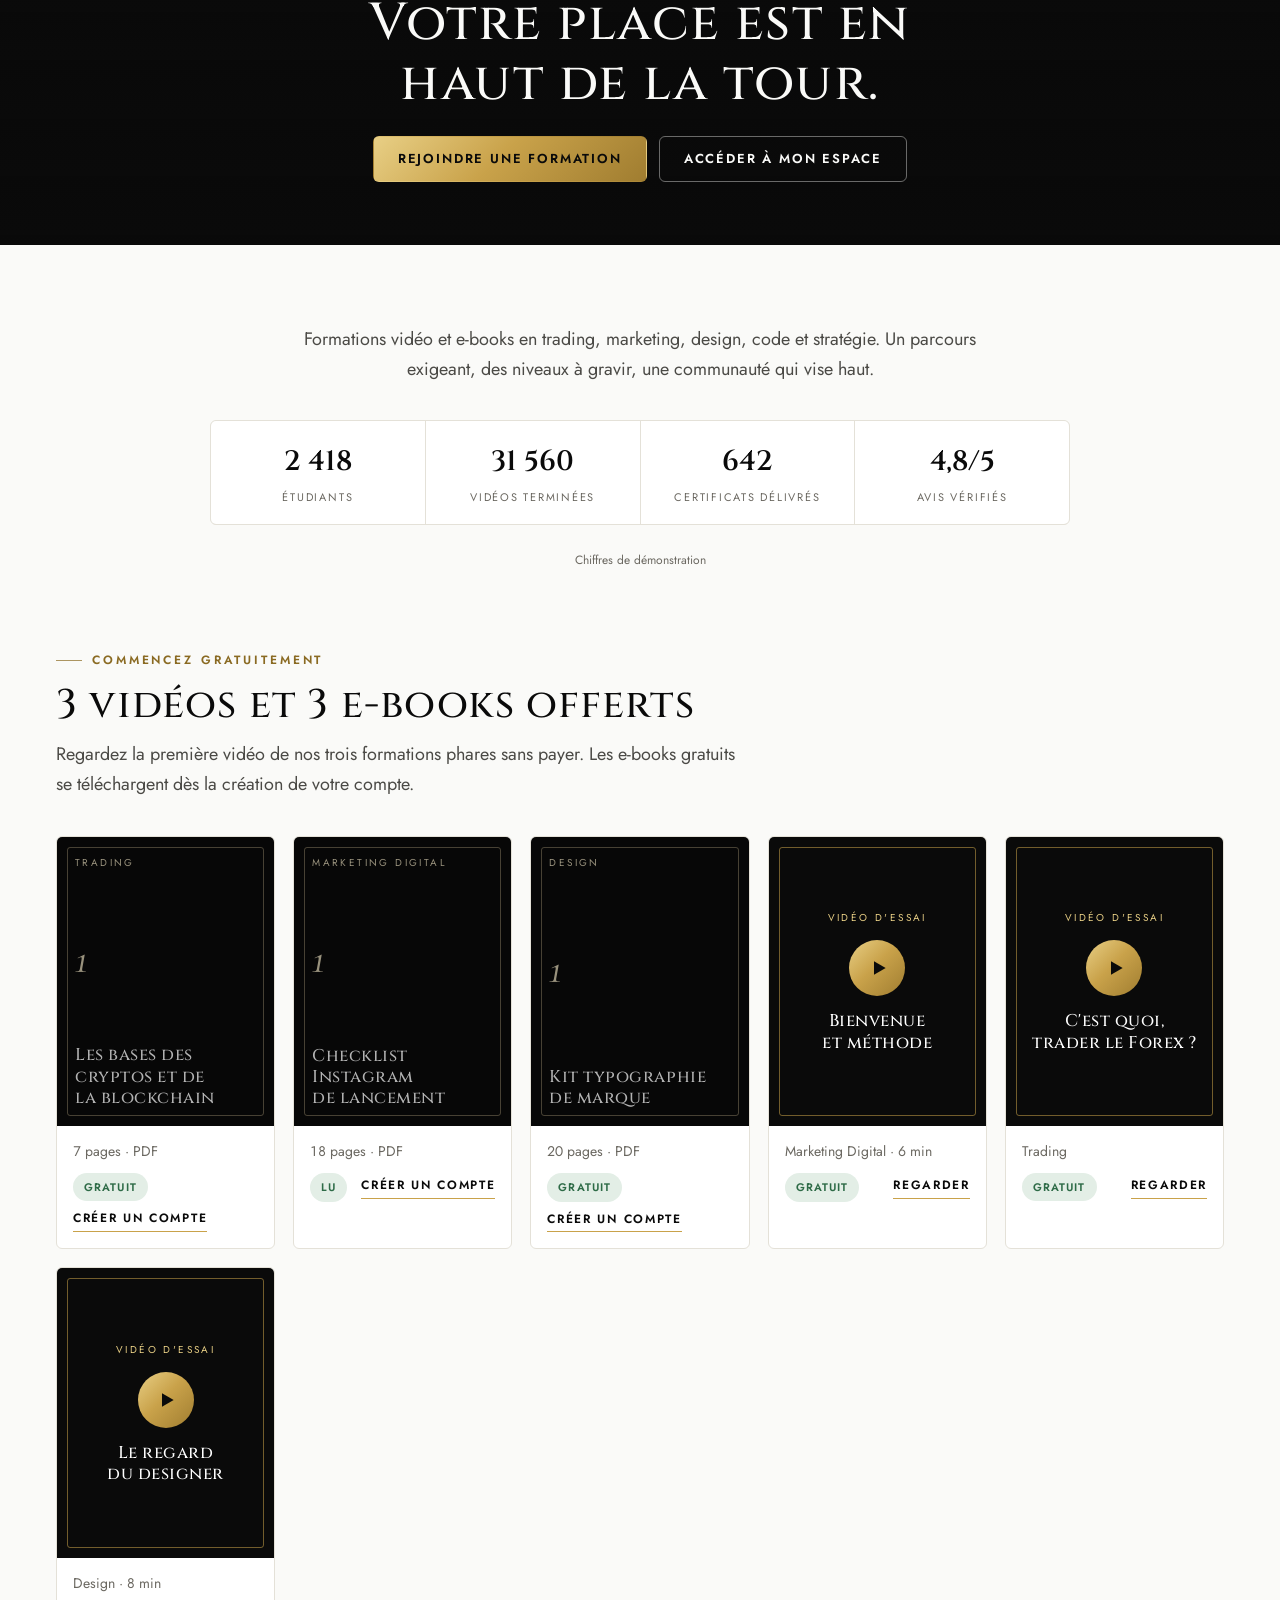
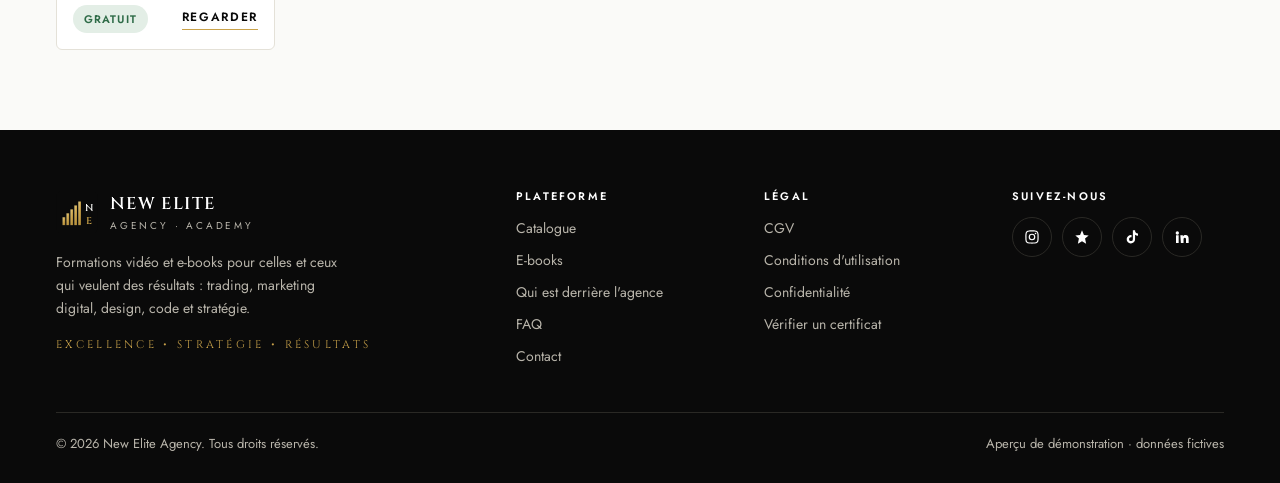
==== commit 06bb87c3: "Formation Trading réelle : vidéos Google Drive et e-books Formation spéciale - data-trading.js : 2 f" ====
--- a/new-elite-agency-site/wix/index.html
+++ b/new-elite-agency-site/wix/index.html
@@ -61,6 +61,7 @@
 <!-- 3D : Three.js et GSAP viennent du CDN, versions figées. Ils ne sont téléchargés que sur l'accueil (scene3d/boot.js). -->
 <script type="importmap">{"imports":{"three":"https://cdn.jsdelivr.net/npm/three@0.170.0/build/three.module.min.js","three/addons/":"https://cdn.jsdelivr.net/npm/three@0.170.0/examples/jsm/","gsap":"https://cdn.jsdelivr.net/npm/gsap@3.12.5/+esm","gsap/ScrollTrigger":"https://cdn.jsdelivr.net/npm/gsap@3.12.5/ScrollTrigger/+esm"}}</script>
 <script src="app1.js"></script>
+<script src="data-trading.js"></script>
 <script src="app2.js"></script>
 <script src="app3.js"></script>
 <script src="app4.js"></script>
--- a/new-elite-agency-site/wix/styles.css
+++ b/new-elite-agency-site/wix/styles.css
@@ -420,6 +420,34 @@
 .reader h1 { font-size: clamp(24px, 3vw, 32px); }
 .reader .body { display: grid; gap: 16px; margin-top: 20px; }
 .reader-tools { display: flex; flex-wrap: wrap; gap: 8px; justify-content: center; }
+/* Contenu réel des e-books (Formation spéciale Trading) */
+.reader .body h2 { font-size: 1.35em; margin-top: 12px; }
+.reader .body h3 { font-size: 1.12em; margin-top: 8px; }
+.reader .body ul, .reader .body ol { margin: 0; padding-left: 1.3em; display: grid; gap: 6px; }
+.reader .body figure { margin: 4px 0; }
+.reader .body img { display: block; max-width: 100%; height: auto; border-radius: 4px; border: 1px solid var(--line); background: #fff; }
+.reader .body a { color: var(--gold-ink); }
+.reader.night .body a { color: #E8CF85; }
+.reader .answer { margin-top: 24px; border-top: 1px solid var(--line); padding-top: 16px; }
+.reader .answer summary { cursor: pointer; font-weight: 600; }
+
+/* Modules d'une formation (page formation et programme du lecteur) */
+details.module { border-bottom: 1px solid var(--line); }
+details.module > summary { list-style: none; cursor: pointer; display: grid; grid-template-columns: auto 1fr auto; gap: 4px 12px; align-items: baseline; padding: 14px 0; }
+details.module > summary::-webkit-details-marker { display: none; }
+details.module > summary::after { content: "+"; grid-column: 3; grid-row: 1; color: var(--gold-ink); font-size: 18px; }
+details.module[open] > summary::after { content: "−"; }
+details.module > summary .small { grid-column: 2; }
+details.module .program { border-top: 0; margin-bottom: 8px; }
+aside details.module > summary { grid-template-columns: 1fr auto; padding: 10px 0; font-size: 14px; }
+aside details.module .lessons { max-height: none; }
+
+/* Vraie vidéo (Drive / YouTube / Vimeo) dans le lecteur */
+.screen.video-frame { padding: 0; background: #000; }
+.screen.video-frame iframe { position: absolute; inset: 0; width: 100%; height: 100%; border: 0; }
+.screen.video-frame .wm { pointer-events: none; z-index: 2; }
+.controls.watch { display: flex; justify-content: space-between; align-items: center; gap: 12px; flex-wrap: wrap; }
+.controls.watch .small { color: inherit; opacity: .85; }
 
 /* Leaderboard + forum */
 .podium { display: grid; grid-template-columns: repeat(3, 1fr); gap: 14px; }
